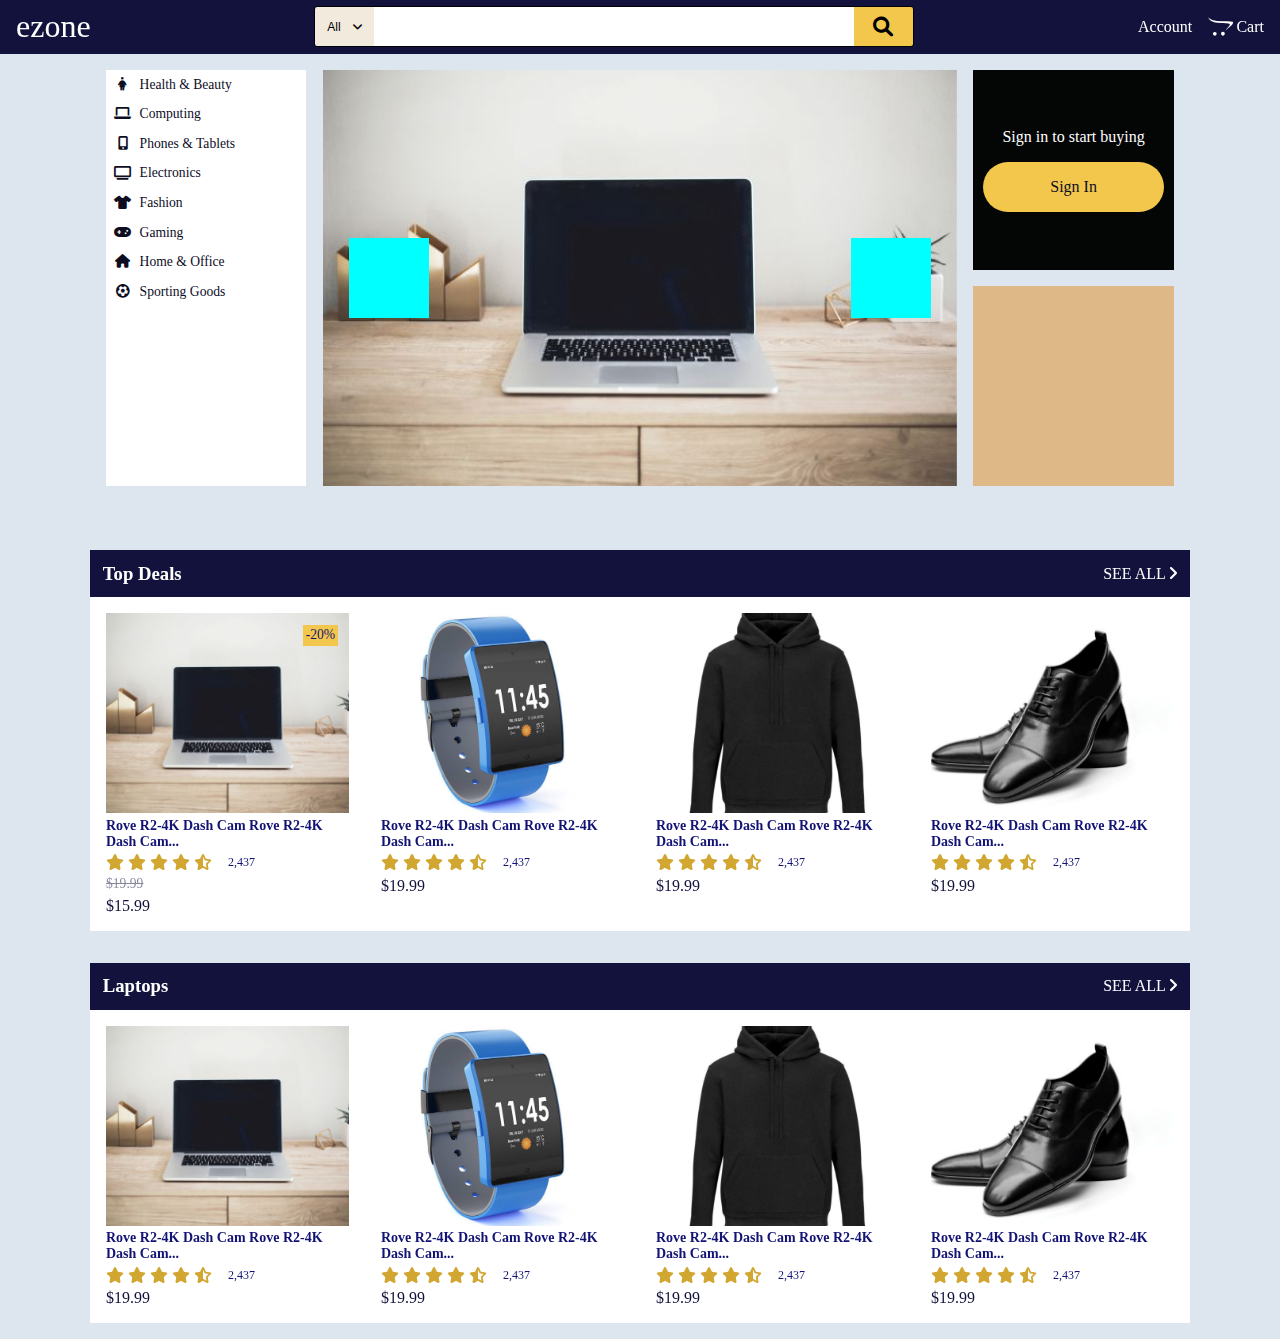
==== index.html @ 4f8007bd "initial commit" ====
<!DOCTYPE html>
<html lang="en">
<head>
    <meta charset="UTF-8">
    <meta http-equiv="X-UA-Compatible" content="IE=edge">
    <meta name="viewport" content="width=device-width, initial-scale=1.0">
    <title>Home Page</title>
    <link rel="icon" type="image/x-icon" href="/images/favicon.ico">
    <link rel="stylesheet" href="fontawesome-free-6.1.1-web/css/fontawesome.css">
    <link rel="stylesheet" href="fontawesome-free-6.1.1-web/css/brands.css">
    <link rel="stylesheet" href="fontawesome-free-6.1.1-web/css/solid.css">
    <link rel="stylesheet" href="fontawesome-free-6.1.1-web/css/v4-shims.css">
    <link rel="stylesheet" href="css/style.css">
</head>
<body>
    <div class="top-bar flex align-center">
        <a href="#" class="logo">ezone</a>
        
        <form class="search-form flex-no-gap">
            <button type="button" class="search-dropdown flex centered">
                <span>All</span>
                <i class="fa fa-angle-down"></i>
            </button>
            <input type="text" class="search-input">
            <button type="submit" class="search-submit-button flex centered">
                <i class="fa fa-search" style="font-size: 20px;"></i>
            </button>
        </form>

        <div class="link-group flex centered">
            <a href="#">Account</a>
            <a id= "cart" class="icon flex centered" style="--gap: .2em;" href="#">
                <i class="fa fa-shopping-cart fa-opencart" style="font-size: 20px;"></i>
                Cart
            </a>
        </div>

    </div>
    <div class="categories-filter-container" data-visible="false">
        <ul class="categories-filter-list">
            <li>Phone</li>
            <li>Clothing</li>
            <li>Computers</li>
            <li>Food</li>
            <li>Electronics and Gaming</li>
            <li>Food</li>
            <li>Electronics</li>
            <li>Food</li>
            <li>Electronics</li>
            <li>Food</li>
            <li>Electronics</li>
            <li>Food</li>
            <li>Electronics</li>
        </ul>
    </div>
    <div class="nav-toggle-bar">
        <button role="button" class="toggle-nav-button flex centered" data-nav-visible="false">
            <i class="fa fa-bars" style="color: white;"></i>
        </button>
    </div>
    <header style="z-index: 1000000;">
        <nav class="primary-navigation" data-visible="false">
            <ul>
                <li><a href="#"><i class="fa fa-female"></i>Health & Beauty</a></li>
                <li><a href="#"><i class="fa fa-laptop"></i>Computing</a></li>
                <li><a href="#"><i class="fa fa-mobile-phone"></i>Phones & Tablets</a></li>
                <li><a href="#"><i class="fa fa-tv"></i>Electronics</a></li>
                <li><a href="#"><i class="fa fa-shirt"></i>Fashion</a></li>
                <li><a href="#"><i class="fa fa-gamepad"></i>Gaming</a></li>
                <li><a href="#"><i class="fa fa-home"></i>Home & Office</a></li>
                <li><a href="#"><i class="fa fa-soccer-ball"></i>Sporting Goods</a></li>
            </ul>
        </nav>
        <div class="featured-box">
            <button type="button" class="carousel-button" id="next-button"></button>
            <button type="button" class="carousel-button" id="prev-button"></button>
            <div class="featured-image-container" id="featured-image-first">
                <img src="./L1.jpg" class="featured-image" alt="">
            </div>
            <div class="featured-image-container" id="featured-image-second">
                <img src="./s1.jpg" class="featured-image" alt="">
            </div>
            <div class="featured-image-container" id="featured-image-third">
                <img src="./sh2.jpg" class="featured-image" alt="">
            </div>
        </div>
        <div class="box box-one flex flex-column centered">
            <p>Sign in to start buying</p>
            <a href="#" class="button sign-in-button">
                Sign In
            </a>
        </div>
        <div class="box box-two"></div>
    </header>

    <main>
        <div class="items-wrapper">
            <div class="group group-header flex space-between align-center">
                <h3>Top Deals</h3>
                <a href="#">SEE ALL <i class="fa fa-angle-right"></i></a>
            </div>
            <div class="items-card-container">
                <a href="#" class="item-card discounted">
                    <p class="dicount-percentage">-20%</p>
                    <div class="image" style="height: 200px; background-color: grey;">
                        <img src="/L1.jpg" alt="">
                    </div>
                    <div class="info">
                        <h3 class="product-name">Rove R2-4K Dash Cam Rove R2-4K Dash Cam...</h3>
                        <div class="rating">
                            <div class="rating flex align-center">
                                <div class="star">
                                    <i class="fa fa-star"></i>
                                    <i class="fa fa-star"></i>
                                    <i class="fa fa-star"></i>
                                    <i class="fa fa-star"></i>
                                    <i class="fa fa-star-half-o" aria-hidden="true"></i>
                                </div>
                                <span class="num-reviews">2,437</span>
                            </div>
                            <p class="price original-price">$19.99</p>
                            <p class="price discounted-price">$15.99</p>
                        </div>
                    </div>
                </a>
                <a href="#" class="item-card">
                    <div class="image" style="height: 200px; background-color: grey;">
                        <img src="/w2.jpg" alt="">
                    </div>
                    <div class="info">
                        <h3 class="product-name">Rove R2-4K Dash Cam Rove R2-4K Dash Cam...</h3>
                        <div class="rating">
                            <div class="rating flex align-center">
                                <div class="star">
                                    <i class="fa fa-star"></i>
                                    <i class="fa fa-star"></i>
                                    <i class="fa fa-star"></i>
                                    <i class="fa fa-star"></i>
                                    <i class="fa fa-star-half-o" aria-hidden="true"></i>
                                </div>
                                <span class="num-reviews">2,437</span>
                            </div>
                            <p class="price">$19.99</p>
                        </div>
                    </div>
                </a>
                <a href="#" class="item-card">
                    <div class="image" style="height: 200px; background-color: grey;">
                        <img src="/s1.jpg" alt="">
                    </div>
                    <div class="info">
                        <h3 class="product-name">Rove R2-4K Dash Cam Rove R2-4K Dash Cam...</h3>
                        <div class="rating">
                            <div class="rating flex align-center">
                                <div class="star">
                                    <i class="fa fa-star"></i>
                                    <i class="fa fa-star"></i>
                                    <i class="fa fa-star"></i>
                                    <i class="fa fa-star"></i>
                                    <i class="fa fa-star-half-o" aria-hidden="true"></i>
                                </div>
                                <span class="num-reviews">2,437</span>
                            </div>
                            <p class="price">$19.99</p>
                        </div>
                    </div>
                </a>
                <a href="#" class="item-card">
                    <div class="image" style="height: 200px; background-color: grey;">
                        <img src="/sh2.jpg" alt="">
                    </div>
                    <div class="info">
                        <h3 class="product-name">Rove R2-4K Dash Cam Rove R2-4K Dash Cam...</h3>
                        <div class="rating">
                            <div class="rating flex align-center">
                                <div class="star">
                                    <i class="fa fa-star"></i>
                                    <i class="fa fa-star"></i>
                                    <i class="fa fa-star"></i>
                                    <i class="fa fa-star"></i>
                                    <i class="fa fa-star-half-o" aria-hidden="true"></i>
                                </div>
                                <span class="num-reviews">2,437</span>
                            </div>
                            <p class="price">$19.99</p>
                        </div>
                    </div>
                </a>
            </div>
            <div class="group group-footer flex justify-end">
                <a href="#" class="see-all-link-bottom flex">SEE ALL <i class="fa fa-angle-right"></i></a>
            </div>
        </div>
        <div class="items-wrapper">
            <div class="group group-header flex space-between align-center">
                <h3>Laptops</h3>
                <a href="#">SEE ALL <i class="fa fa-angle-right"></i></a>
            </div>
            <div class="items-card-container">
                <a href="#" class="item-card">
                    <div class="image" style="height: 200px; background-color: grey;">
                        <img src="/L1.jpg" alt="">
                    </div>
                    <div class="info">
                        <h3 class="product-name">Rove R2-4K Dash Cam Rove R2-4K Dash Cam...</h3>
                        <div class="rating">
                            <div class="rating flex align-center">
                                <div class="star">
                                    <i class="fa fa-star"></i>
                                    <i class="fa fa-star"></i>
                                    <i class="fa fa-star"></i>
                                    <i class="fa fa-star"></i>
                                    <i class="fa fa-star-half-o" aria-hidden="true"></i>
                                </div>
                                <span class="num-reviews">2,437</span>
                            </div>
                            <p class="price">$19.99</p>
                        </div>
                    </div>
                </a>
                <a href="#" class="item-card">
                    <div class="image" style="height: 200px; background-color: grey;">
                        <img src="/w2.jpg" alt="">
                    </div>
                    <div class="info">
                        <h3 class="product-name">Rove R2-4K Dash Cam Rove R2-4K Dash Cam...</h3>
                        <div class="rating">
                            <div class="rating flex align-center">
                                <div class="star">
                                    <i class="fa fa-star"></i>
                                    <i class="fa fa-star"></i>
                                    <i class="fa fa-star"></i>
                                    <i class="fa fa-star"></i>
                                    <i class="fa fa-star-half-o" aria-hidden="true"></i>
                                </div>
                                <span class="num-reviews">2,437</span>
                            </div>
                            <p class="price">$19.99</p>
                        </div>
                    </div>
                </a>
                <a href="#" class="item-card">
                    <div class="image" style="height: 200px; background-color: grey;">
                        <img src="/s1.jpg" alt="">
                    </div>
                    <div class="info">
                        <h3 class="product-name">Rove R2-4K Dash Cam Rove R2-4K Dash Cam...</h3>
                        <div class="rating">
                            <div class="rating flex align-center">
                                <div class="star">
                                    <i class="fa fa-star"></i>
                                    <i class="fa fa-star"></i>
                                    <i class="fa fa-star"></i>
                                    <i class="fa fa-star"></i>
                                    <i class="fa fa-star-half-o" aria-hidden="true"></i>
                                </div>
                                <span class="num-reviews">2,437</span>
                            </div>
                            <p class="price">$19.99</p>
                        </div>
                    </div>
                </a>
                <a href="#" class="item-card">
                    <div class="image" style="height: 200px; background-color: grey;">
                        <img src="/sh2.jpg" alt="">
                    </div>
                    <div class="info">
                        <h3 class="product-name">Rove R2-4K Dash Cam Rove R2-4K Dash Cam...</h3>
                        <div class="rating">
                            <div class="rating flex align-center">
                                <div class="star">
                                    <i class="fa fa-star"></i>
                                    <i class="fa fa-star"></i>
                                    <i class="fa fa-star"></i>
                                    <i class="fa fa-star"></i>
                                    <i class="fa fa-star-half-o" aria-hidden="true"></i>
                                </div>
                                <span class="num-reviews">2,437</span>
                            </div>
                            <p class="price">$19.99</p>
                        </div>
                    </div>
                </a>
            </div>
            <div class="group group-footer flex justify-end">
                <a href="#" class="see-all-link-bottom flex">SEE ALL <i class="fa fa-angle-right"></i></a>
            </div>
        </div>
    </main>

    <script src="js/nav.js"></script>
    <script src="js/nav-toggle.js"></script>
    <script src="js/carousel.js"></script>
</body>
</html>
---- fontawesome-free-6.1.1-web/css/brands.css ----
/*!
 * Font Awesome Free 6.1.1 by @fontawesome - https://fontawesome.com
 * License - https://fontawesome.com/license/free (Icons: CC BY 4.0, Fonts: SIL OFL 1.1, Code: MIT License)
 * Copyright 2022 Fonticons, Inc.
 */
:root, :host {
  --fa-font-brands: normal 400 1em/1 "Font Awesome 6 Brands"; }

@font-face {
  font-family: 'Font Awesome 6 Brands';
  font-style: normal;
  font-weight: 400;
  font-display: block;
  src: url("../webfonts/fa-brands-400.woff2") format("woff2"), url("../webfonts/fa-brands-400.ttf") format("truetype"); }

.fab,
.fa-brands {
  font-family: 'Font Awesome 6 Brands';
  font-weight: 400; }

.fa-42-group:before {
  content: "\e080"; }

.fa-innosoft:before {
  content: "\e080"; }

.fa-500px:before {
  content: "\f26e"; }

.fa-accessible-icon:before {
  content: "\f368"; }

.fa-accusoft:before {
  content: "\f369"; }

.fa-adn:before {
  content: "\f170"; }

.fa-adversal:before {
  content: "\f36a"; }

.fa-affiliatetheme:before {
  content: "\f36b"; }

.fa-airbnb:before {
  content: "\f834"; }

.fa-algolia:before {
  content: "\f36c"; }

.fa-alipay:before {
  content: "\f642"; }

.fa-amazon:before {
  content: "\f270"; }

.fa-amazon-pay:before {
  content: "\f42c"; }

.fa-amilia:before {
  content: "\f36d"; }

.fa-android:before {
  content: "\f17b"; }

.fa-angellist:before {
  content: "\f209"; }

.fa-angrycreative:before {
  content: "\f36e"; }

.fa-angular:before {
  content: "\f420"; }

.fa-app-store:before {
  content: "\f36f"; }

.fa-app-store-ios:before {
  content: "\f370"; }

.fa-apper:before {
  content: "\f371"; }

.fa-apple:before {
  content: "\f179"; }

.fa-apple-pay:before {
  content: "\f415"; }

.fa-artstation:before {
  content: "\f77a"; }

.fa-asymmetrik:before {
  content: "\f372"; }

.fa-atlassian:before {
  content: "\f77b"; }

.fa-audible:before {
  content: "\f373"; }

.fa-autoprefixer:before {
  content: "\f41c"; }

.fa-avianex:before {
  content: "\f374"; }

.fa-aviato:before {
  content: "\f421"; }

.fa-aws:before {
  content: "\f375"; }

.fa-bandcamp:before {
  content: "\f2d5"; }

.fa-battle-net:before {
  content: "\f835"; }

.fa-behance:before {
  content: "\f1b4"; }

.fa-behance-square:before {
  content: "\f1b5"; }

.fa-bilibili:before {
  content: "\e3d9"; }

.fa-bimobject:before {
  content: "\f378"; }

.fa-bitbucket:before {
  content: "\f171"; }

.fa-bitcoin:before {
  content: "\f379"; }

.fa-bity:before {
  content: "\f37a"; }

.fa-black-tie:before {
  content: "\f27e"; }

.fa-blackberry:before {
  content: "\f37b"; }

.fa-blogger:before {
  content: "\f37c"; }

.fa-blogger-b:before {
  content: "\f37d"; }

.fa-bluetooth:before {
  content: "\f293"; }

.fa-bluetooth-b:before {
  content: "\f294"; }

.fa-bootstrap:before {
  content: "\f836"; }

.fa-bots:before {
  content: "\e340"; }

.fa-btc:before {
  content: "\f15a"; }

.fa-buffer:before {
  content: "\f837"; }

.fa-buromobelexperte:before {
  content: "\f37f"; }

.fa-buy-n-large:before {
  content: "\f8a6"; }

.fa-buysellads:before {
  content: "\f20d"; }

.fa-canadian-maple-leaf:before {
  content: "\f785"; }

.fa-cc-amazon-pay:before {
  content: "\f42d"; }

.fa-cc-amex:before {
  content: "\f1f3"; }

.fa-cc-apple-pay:before {
  content: "\f416"; }

.fa-cc-diners-club:before {
  content: "\f24c"; }

.fa-cc-discover:before {
  content: "\f1f2"; }

.fa-cc-jcb:before {
  content: "\f24b"; }

.fa-cc-mastercard:before {
  content: "\f1f1"; }

.fa-cc-paypal:before {
  content: "\f1f4"; }

.fa-cc-stripe:before {
  content: "\f1f5"; }

.fa-cc-visa:before {
  content: "\f1f0"; }

.fa-centercode:before {
  content: "\f380"; }

.fa-centos:before {
  content: "\f789"; }

.fa-chrome:before {
  content: "\f268"; }

.fa-chromecast:before {
  content: "\f838"; }

.fa-cloudflare:before {
  content: "\e07d"; }

.fa-cloudscale:before {
  content: "\f383"; }

.fa-cloudsmith:before {
  content: "\f384"; }

.fa-cloudversify:before {
  content: "\f385"; }

.fa-cmplid:before {
  content: "\e360"; }

.fa-codepen:before {
  content: "\f1cb"; }

.fa-codiepie:before {
  content: "\f284"; }

.fa-confluence:before {
  content: "\f78d"; }

.fa-connectdevelop:before {
  content: "\f20e"; }

.fa-contao:before {
  content: "\f26d"; }

.fa-cotton-bureau:before {
  content: "\f89e"; }

.fa-cpanel:before {
  content: "\f388"; }

.fa-creative-commons:before {
  content: "\f25e"; }

.fa-creative-commons-by:before {
  content: "\f4e7"; }

.fa-creative-commons-nc:before {
  content: "\f4e8"; }

.fa-creative-commons-nc-eu:before {
  content: "\f4e9"; }

.fa-creative-commons-nc-jp:before {
  content: "\f4ea"; }

.fa-creative-commons-nd:before {
  content: "\f4eb"; }

.fa-creative-commons-pd:before {
  content: "\f4ec"; }

.fa-creative-commons-pd-alt:before {
  content: "\f4ed"; }

.fa-creative-commons-remix:before {
  content: "\f4ee"; }

.fa-creative-commons-sa:before {
  content: "\f4ef"; }

.fa-creative-commons-sampling:before {
  content: "\f4f0"; }

.fa-creative-commons-sampling-plus:before {
  content: "\f4f1"; }

.fa-creative-commons-share:before {
  content: "\f4f2"; }

.fa-creative-commons-zero:before {
  content: "\f4f3"; }

.fa-critical-role:before {
  content: "\f6c9"; }

.fa-css3:before {
  content: "\f13c"; }

.fa-css3-alt:before {
  content: "\f38b"; }

.fa-cuttlefish:before {
  content: "\f38c"; }

.fa-d-and-d:before {
  content: "\f38d"; }

.fa-d-and-d-beyond:before {
  content: "\f6ca"; }

.fa-dailymotion:before {
  content: "\e052"; }

.fa-dashcube:before {
  content: "\f210"; }

.fa-deezer:before {
  content: "\e077"; }

.fa-delicious:before {
  content: "\f1a5"; }

.fa-deploydog:before {
  content: "\f38e"; }

.fa-deskpro:before {
  content: "\f38f"; }

.fa-dev:before {
  content: "\f6cc"; }

.fa-deviantart:before {
  content: "\f1bd"; }

.fa-dhl:before {
  content: "\f790"; }

.fa-diaspora:before {
  content: "\f791"; }

.fa-digg:before {
  content: "\f1a6"; }

.fa-digital-ocean:before {
  content: "\f391"; }

.fa-discord:before {
  content: "\f392"; }

.fa-discourse:before {
  content: "\f393"; }

.fa-dochub:before {
  content: "\f394"; }

.fa-docker:before {
  content: "\f395"; }

.fa-draft2digital:before {
  content: "\f396"; }

.fa-dribbble:before {
  content: "\f17d"; }

.fa-dribbble-square:before {
  content: "\f397"; }

.fa-dropbox:before {
  content: "\f16b"; }

.fa-drupal:before {
  content: "\f1a9"; }

.fa-dyalog:before {
  content: "\f399"; }

.fa-earlybirds:before {
  content: "\f39a"; }

.fa-ebay:before {
  content: "\f4f4"; }

.fa-edge:before {
  content: "\f282"; }

.fa-edge-legacy:before {
  content: "\e078"; }

.fa-elementor:before {
  content: "\f430"; }

.fa-ello:before {
  content: "\f5f1"; }

.fa-ember:before {
  content: "\f423"; }

.fa-empire:before {
  content: "\f1d1"; }

.fa-envira:before {
  content: "\f299"; }

.fa-erlang:before {
  content: "\f39d"; }

.fa-ethereum:before {
  content: "\f42e"; }

.fa-etsy:before {
  content: "\f2d7"; }

.fa-evernote:before {
  content: "\f839"; }

.fa-expeditedssl:before {
  content: "\f23e"; }

.fa-facebook:before {
  content: "\f09a"; }

.fa-facebook-f:before {
  content: "\f39e"; }

.fa-facebook-messenger:before {
  content: "\f39f"; }

.fa-facebook-square:before {
  content: "\f082"; }

.fa-fantasy-flight-games:before {
  content: "\f6dc"; }

.fa-fedex:before {
  content: "\f797"; }

.fa-fedora:before {
  content: "\f798"; }

.fa-figma:before {
  content: "\f799"; }

.fa-firefox:before {
  content: "\f269"; }

.fa-firefox-browser:before {
  content: "\e007"; }

.fa-first-order:before {
  content: "\f2b0"; }

.fa-first-order-alt:before {
  content: "\f50a"; }

.fa-firstdraft:before {
  content: "\f3a1"; }

.fa-flickr:before {
  content: "\f16e"; }

.fa-flipboard:before {
  content: "\f44d"; }

.fa-fly:before {
  content: "\f417"; }

.fa-font-awesome:before {
  content: "\f2b4"; }

.fa-font-awesome-flag:before {
  content: "\f2b4"; }

.fa-font-awesome-logo-full:before {
  content: "\f2b4"; }

.fa-fonticons:before {
  content: "\f280"; }

.fa-fonticons-fi:before {
  content: "\f3a2"; }

.fa-fort-awesome:before {
  content: "\f286"; }

.fa-fort-awesome-alt:before {
  content: "\f3a3"; }

.fa-forumbee:before {
  content: "\f211"; }

.fa-foursquare:before {
  content: "\f180"; }

.fa-free-code-camp:before {
  content: "\f2c5"; }

.fa-freebsd:before {
  content: "\f3a4"; }

.fa-fulcrum:before {
  content: "\f50b"; }

.fa-galactic-republic:before {
  content: "\f50c"; }

.fa-galactic-senate:before {
  content: "\f50d"; }

.fa-get-pocket:before {
  content: "\f265"; }

.fa-gg:before {
  content: "\f260"; }

.fa-gg-circle:before {
  content: "\f261"; }

.fa-git:before {
  content: "\f1d3"; }

.fa-git-alt:before {
  content: "\f841"; }

.fa-git-square:before {
  content: "\f1d2"; }

.fa-github:before {
  content: "\f09b"; }

.fa-github-alt:before {
  content: "\f113"; }

.fa-github-square:before {
  content: "\f092"; }

.fa-gitkraken:before {
  content: "\f3a6"; }

.fa-gitlab:before {
  content: "\f296"; }

.fa-gitter:before {
  content: "\f426"; }

.fa-glide:before {
  content: "\f2a5"; }

.fa-glide-g:before {
  content: "\f2a6"; }

.fa-gofore:before {
  content: "\f3a7"; }

.fa-golang:before {
  content: "\e40f"; }

.fa-goodreads:before {
  content: "\f3a8"; }

.fa-goodreads-g:before {
  content: "\f3a9"; }

.fa-google:before {
  content: "\f1a0"; }

.fa-google-drive:before {
  content: "\f3aa"; }

.fa-google-pay:before {
  content: "\e079"; }

.fa-google-play:before {
  content: "\f3ab"; }

.fa-google-plus:before {
  content: "\f2b3"; }

.fa-google-plus-g:before {
  content: "\f0d5"; }

.fa-google-plus-square:before {
  content: "\f0d4"; }

.fa-google-wallet:before {
  content: "\f1ee"; }

.fa-gratipay:before {
  content: "\f184"; }

.fa-grav:before {
  content: "\f2d6"; }

.fa-gripfire:before {
  content: "\f3ac"; }

.fa-grunt:before {
  content: "\f3ad"; }

.fa-guilded:before {
  content: "\e07e"; }

.fa-gulp:before {
  content: "\f3ae"; }

.fa-hacker-news:before {
  content: "\f1d4"; }

.fa-hacker-news-square:before {
  content: "\f3af"; }

.fa-hackerrank:before {
  content: "\f5f7"; }

.fa-hashnode:before {
  content: "\e499"; }

.fa-hips:before {
  content: "\f452"; }

.fa-hire-a-helper:before {
  content: "\f3b0"; }

.fa-hive:before {
  content: "\e07f"; }

.fa-hooli:before {
  content: "\f427"; }

.fa-hornbill:before {
  content: "\f592"; }

.fa-hotjar:before {
  content: "\f3b1"; }

.fa-houzz:before {
  content: "\f27c"; }

.fa-html5:before {
  content: "\f13b"; }

.fa-hubspot:before {
  content: "\f3b2"; }

.fa-ideal:before {
  content: "\e013"; }

.fa-imdb:before {
  content: "\f2d8"; }

.fa-instagram:before {
  content: "\f16d"; }

.fa-instagram-square:before {
  content: "\e055"; }

.fa-instalod:before {
  content: "\e081"; }

.fa-intercom:before {
  content: "\f7af"; }

.fa-internet-explorer:before {
  content: "\f26b"; }

.fa-invision:before {
  content: "\f7b0"; }

.fa-ioxhost:before {
  content: "\f208"; }

.fa-itch-io:before {
  content: "\f83a"; }

.fa-itunes:before {
  content: "\f3b4"; }

.fa-itunes-note:before {
  content: "\f3b5"; }

.fa-java:before {
  content: "\f4e4"; }

.fa-jedi-order:before {
  content: "\f50e"; }

.fa-jenkins:before {
  content: "\f3b6"; }

.fa-jira:before {
  content: "\f7b1"; }

.fa-joget:before {
  content: "\f3b7"; }

.fa-joomla:before {
  content: "\f1aa"; }

.fa-js:before {
  content: "\f3b8"; }

.fa-js-square:before {
  content: "\f3b9"; }

.fa-jsfiddle:before {
  content: "\f1cc"; }

.fa-kaggle:before {
  content: "\f5fa"; }

.fa-keybase:before {
  content: "\f4f5"; }

.fa-keycdn:before {
  content: "\f3ba"; }

.fa-kickstarter:before {
  content: "\f3bb"; }

.fa-kickstarter-k:before {
  content: "\f3bc"; }

.fa-korvue:before {
  content: "\f42f"; }

.fa-laravel:before {
  content: "\f3bd"; }

.fa-lastfm:before {
  content: "\f202"; }

.fa-lastfm-square:before {
  content: "\f203"; }

.fa-leanpub:before {
  content: "\f212"; }

.fa-less:before {
  content: "\f41d"; }

.fa-line:before {
  content: "\f3c0"; }

.fa-linkedin:before {
  content: "\f08c"; }

.fa-linkedin-in:before {
  content: "\f0e1"; }

.fa-linode:before {
  content: "\f2b8"; }

.fa-linux:before {
  content: "\f17c"; }

.fa-lyft:before {
  content: "\f3c3"; }

.fa-magento:before {
  content: "\f3c4"; }

.fa-mailchimp:before {
  content: "\f59e"; }

.fa-mandalorian:before {
  content: "\f50f"; }

.fa-markdown:before {
  content: "\f60f"; }

.fa-mastodon:before {
  content: "\f4f6"; }

.fa-maxcdn:before {
  content: "\f136"; }

.fa-mdb:before {
  content: "\f8ca"; }

.fa-medapps:before {
  content: "\f3c6"; }

.fa-medium:before {
  content: "\f23a"; }

.fa-medium-m:before {
  content: "\f23a"; }

.fa-medrt:before {
  content: "\f3c8"; }

.fa-meetup:before {
  content: "\f2e0"; }

.fa-megaport:before {
  content: "\f5a3"; }

.fa-mendeley:before {
  content: "\f7b3"; }

.fa-microblog:before {
  content: "\e01a"; }

.fa-microsoft:before {
  content: "\f3ca"; }

.fa-mix:before {
  content: "\f3cb"; }

.fa-mixcloud:before {
  content: "\f289"; }

.fa-mixer:before {
  content: "\e056"; }

.fa-mizuni:before {
  content: "\f3cc"; }

.fa-modx:before {
  content: "\f285"; }

.fa-monero:before {
  content: "\f3d0"; }

.fa-napster:before {
  content: "\f3d2"; }

.fa-neos:before {
  content: "\f612"; }

.fa-nfc-directional:before {
  content: "\e530"; }

.fa-nfc-symbol:before {
  content: "\e531"; }

.fa-nimblr:before {
  content: "\f5a8"; }

.fa-node:before {
  content: "\f419"; }

.fa-node-js:before {
  content: "\f3d3"; }

.fa-npm:before {
  content: "\f3d4"; }

.fa-ns8:before {
  content: "\f3d5"; }

.fa-nutritionix:before {
  content: "\f3d6"; }

.fa-octopus-deploy:before {
  content: "\e082"; }

.fa-odnoklassniki:before {
  content: "\f263"; }

.fa-odnoklassniki-square:before {
  content: "\f264"; }

.fa-old-republic:before {
  content: "\f510"; }

.fa-opencart:before {
  content: "\f23d"; }

.fa-openid:before {
  content: "\f19b"; }

.fa-opera:before {
  content: "\f26a"; }

.fa-optin-monster:before {
  content: "\f23c"; }

.fa-orcid:before {
  content: "\f8d2"; }

.fa-osi:before {
  content: "\f41a"; }

.fa-padlet:before {
  content: "\e4a0"; }

.fa-page4:before {
  content: "\f3d7"; }

.fa-pagelines:before {
  content: "\f18c"; }

.fa-palfed:before {
  content: "\f3d8"; }

.fa-patreon:before {
  content: "\f3d9"; }

.fa-paypal:before {
  content: "\f1ed"; }

.fa-perbyte:before {
  content: "\e083"; }

.fa-periscope:before {
  content: "\f3da"; }

.fa-phabricator:before {
  content: "\f3db"; }

.fa-phoenix-framework:before {
  content: "\f3dc"; }

.fa-phoenix-squadron:before {
  content: "\f511"; }

.fa-php:before {
  content: "\f457"; }

.fa-pied-piper:before {
  content: "\f2ae"; }

.fa-pied-piper-alt:before {
  content: "\f1a8"; }

.fa-pied-piper-hat:before {
  content: "\f4e5"; }

.fa-pied-piper-pp:before {
  content: "\f1a7"; }

.fa-pied-piper-square:before {
  content: "\e01e"; }

.fa-pinterest:before {
  content: "\f0d2"; }

.fa-pinterest-p:before {
  content: "\f231"; }

.fa-pinterest-square:before {
  content: "\f0d3"; }

.fa-pix:before {
  content: "\e43a"; }

.fa-playstation:before {
  content: "\f3df"; }

.fa-product-hunt:before {
  content: "\f288"; }

.fa-pushed:before {
  content: "\f3e1"; }

.fa-python:before {
  content: "\f3e2"; }

.fa-qq:before {
  content: "\f1d6"; }

.fa-quinscape:before {
  content: "\f459"; }

.fa-quora:before {
  content: "\f2c4"; }

.fa-r-project:before {
  content: "\f4f7"; }

.fa-raspberry-pi:before {
  content: "\f7bb"; }

.fa-ravelry:before {
  content: "\f2d9"; }

.fa-react:before {
  content: "\f41b"; }

.fa-reacteurope:before {
  content: "\f75d"; }

.fa-readme:before {
  content: "\f4d5"; }

.fa-rebel:before {
  content: "\f1d0"; }

.fa-red-river:before {
  content: "\f3e3"; }

.fa-reddit:before {
  content: "\f1a1"; }

.fa-reddit-alien:before {
  content: "\f281"; }

.fa-reddit-square:before {
  content: "\f1a2"; }

.fa-redhat:before {
  content: "\f7bc"; }

.fa-renren:before {
  content: "\f18b"; }

.fa-replyd:before {
  content: "\f3e6"; }

.fa-researchgate:before {
  content: "\f4f8"; }

.fa-resolving:before {
  content: "\f3e7"; }

.fa-rev:before {
  content: "\f5b2"; }

.fa-rocketchat:before {
  content: "\f3e8"; }

.fa-rockrms:before {
  content: "\f3e9"; }

.fa-rust:before {
  content: "\e07a"; }

.fa-safari:before {
  content: "\f267"; }

.fa-salesforce:before {
  content: "\f83b"; }

.fa-sass:before {
  content: "\f41e"; }

.fa-schlix:before {
  content: "\f3ea"; }

.fa-screenpal:before {
  content: "\e570"; }

.fa-scribd:before {
  content: "\f28a"; }

.fa-searchengin:before {
  content: "\f3eb"; }

.fa-sellcast:before {
  content: "\f2da"; }

.fa-sellsy:before {
  content: "\f213"; }

.fa-servicestack:before {
  content: "\f3ec"; }

.fa-shirtsinbulk:before {
  content: "\f214"; }

.fa-shopify:before {
  content: "\e057"; }

.fa-shopware:before {
  content: "\f5b5"; }

.fa-simplybuilt:before {
  content: "\f215"; }

.fa-sistrix:before {
  content: "\f3ee"; }

.fa-sith:before {
  content: "\f512"; }

.fa-sitrox:before {
  content: "\e44a"; }

.fa-sketch:before {
  content: "\f7c6"; }

.fa-skyatlas:before {
  content: "\f216"; }

.fa-skype:before {
  content: "\f17e"; }

.fa-slack:before {
  content: "\f198"; }

.fa-slack-hash:before {
  content: "\f198"; }

.fa-slideshare:before {
  content: "\f1e7"; }

.fa-snapchat:before {
  content: "\f2ab"; }

.fa-snapchat-ghost:before {
  content: "\f2ab"; }

.fa-snapchat-square:before {
  content: "\f2ad"; }

.fa-soundcloud:before {
  content: "\f1be"; }

.fa-sourcetree:before {
  content: "\f7d3"; }

.fa-speakap:before {
  content: "\f3f3"; }

.fa-speaker-deck:before {
  content: "\f83c"; }

.fa-spotify:before {
  content: "\f1bc"; }

.fa-square-font-awesome:before {
  content: "\f425"; }

.fa-square-font-awesome-stroke:before {
  content: "\f35c"; }

.fa-font-awesome-alt:before {
  content: "\f35c"; }

.fa-squarespace:before {
  content: "\f5be"; }

.fa-stack-exchange:before {
  content: "\f18d"; }

.fa-stack-overflow:before {
  content: "\f16c"; }

.fa-stackpath:before {
  content: "\f842"; }

.fa-staylinked:before {
  content: "\f3f5"; }

.fa-steam:before {
  content: "\f1b6"; }

.fa-steam-square:before {
  content: "\f1b7"; }

.fa-steam-symbol:before {
  content: "\f3f6"; }

.fa-sticker-mule:before {
  content: "\f3f7"; }

.fa-strava:before {
  content: "\f428"; }

.fa-stripe:before {
  content: "\f429"; }

.fa-stripe-s:before {
  content: "\f42a"; }

.fa-studiovinari:before {
  content: "\f3f8"; }

.fa-stumbleupon:before {
  content: "\f1a4"; }

.fa-stumbleupon-circle:before {
  content: "\f1a3"; }

.fa-superpowers:before {
  content: "\f2dd"; }

.fa-supple:before {
  content: "\f3f9"; }

.fa-suse:before {
  content: "\f7d6"; }

.fa-swift:before {
  content: "\f8e1"; }

.fa-symfony:before {
  content: "\f83d"; }

.fa-teamspeak:before {
  content: "\f4f9"; }

.fa-telegram:before {
  content: "\f2c6"; }

.fa-telegram-plane:before {
  content: "\f2c6"; }

.fa-tencent-weibo:before {
  content: "\f1d5"; }

.fa-the-red-yeti:before {
  content: "\f69d"; }

.fa-themeco:before {
  content: "\f5c6"; }

.fa-themeisle:before {
  content: "\f2b2"; }

.fa-think-peaks:before {
  content: "\f731"; }

.fa-tiktok:before {
  content: "\e07b"; }

.fa-trade-federation:before {
  content: "\f513"; }

.fa-trello:before {
  content: "\f181"; }

.fa-tumblr:before {
  content: "\f173"; }

.fa-tumblr-square:before {
  content: "\f174"; }

.fa-twitch:before {
  content: "\f1e8"; }

.fa-twitter:before {
  content: "\f099"; }

.fa-twitter-square:before {
  content: "\f081"; }

.fa-typo3:before {
  content: "\f42b"; }

.fa-uber:before {
  content: "\f402"; }

.fa-ubuntu:before {
  content: "\f7df"; }

.fa-uikit:before {
  content: "\f403"; }

.fa-umbraco:before {
  content: "\f8e8"; }

.fa-uncharted:before {
  content: "\e084"; }

.fa-uniregistry:before {
  content: "\f404"; }

.fa-unity:before {
  content: "\e049"; }

.fa-unsplash:before {
  content: "\e07c"; }

.fa-untappd:before {
  content: "\f405"; }

.fa-ups:before {
  content: "\f7e0"; }

.fa-usb:before {
  content: "\f287"; }

.fa-usps:before {
  content: "\f7e1"; }

.fa-ussunnah:before {
  content: "\f407"; }

.fa-vaadin:before {
  content: "\f408"; }

.fa-viacoin:before {
  content: "\f237"; }

.fa-viadeo:before {
  content: "\f2a9"; }

.fa-viadeo-square:before {
  content: "\f2aa"; }

.fa-viber:before {
  content: "\f409"; }

.fa-vimeo:before {
  content: "\f40a"; }

.fa-vimeo-square:before {
  content: "\f194"; }

.fa-vimeo-v:before {
  content: "\f27d"; }

.fa-vine:before {
  content: "\f1ca"; }

.fa-vk:before {
  content: "\f189"; }

.fa-vnv:before {
  content: "\f40b"; }

.fa-vuejs:before {
  content: "\f41f"; }

.fa-watchman-monitoring:before {
  content: "\e087"; }

.fa-waze:before {
  content: "\f83f"; }

.fa-weebly:before {
  content: "\f5cc"; }

.fa-weibo:before {
  content: "\f18a"; }

.fa-weixin:before {
  content: "\f1d7"; }

.fa-whatsapp:before {
  content: "\f232"; }

.fa-whatsapp-square:before {
  content: "\f40c"; }

.fa-whmcs:before {
  content: "\f40d"; }

.fa-wikipedia-w:before {
  content: "\f266"; }

.fa-windows:before {
  content: "\f17a"; }

.fa-wirsindhandwerk:before {
  content: "\e2d0"; }

.fa-wsh:before {
  content: "\e2d0"; }

.fa-wix:before {
  content: "\f5cf"; }

.fa-wizards-of-the-coast:before {
  content: "\f730"; }

.fa-wodu:before {
  content: "\e088"; }

.fa-wolf-pack-battalion:before {
  content: "\f514"; }

.fa-wordpress:before {
  content: "\f19a"; }

.fa-wordpress-simple:before {
  content: "\f411"; }

.fa-wpbeginner:before {
  content: "\f297"; }

.fa-wpexplorer:before {
  content: "\f2de"; }

.fa-wpforms:before {
  content: "\f298"; }

.fa-wpressr:before {
  content: "\f3e4"; }

.fa-xbox:before {
  content: "\f412"; }

.fa-xing:before {
  content: "\f168"; }

.fa-xing-square:before {
  content: "\f169"; }

.fa-y-combinator:before {
  content: "\f23b"; }

.fa-yahoo:before {
  content: "\f19e"; }

.fa-yammer:before {
  content: "\f840"; }

.fa-yandex:before {
  content: "\f413"; }

.fa-yandex-international:before {
  content: "\f414"; }

.fa-yarn:before {
  content: "\f7e3"; }

.fa-yelp:before {
  content: "\f1e9"; }

.fa-yoast:before {
  content: "\f2b1"; }

.fa-youtube:before {
  content: "\f167"; }

.fa-youtube-square:before {
  content: "\f431"; }

.fa-zhihu:before {
  content: "\f63f"; }
---- fontawesome-free-6.1.1-web/css/solid.css ----
/*!
 * Font Awesome Free 6.1.1 by @fontawesome - https://fontawesome.com
 * License - https://fontawesome.com/license/free (Icons: CC BY 4.0, Fonts: SIL OFL 1.1, Code: MIT License)
 * Copyright 2022 Fonticons, Inc.
 */
:root, :host {
  --fa-font-solid: normal 900 1em/1 "Font Awesome 6 Free"; }

@font-face {
  font-family: 'Font Awesome 6 Free';
  font-style: normal;
  font-weight: 900;
  font-display: block;
  src: url("../webfonts/fa-solid-900.woff2") format("woff2"), url("../webfonts/fa-solid-900.ttf") format("truetype"); }

.fas,
.fa-solid {
  font-family: 'Font Awesome 6 Free';
  font-weight: 900; }
---- fontawesome-free-6.1.1-web/css/v4-shims.css ----
/*!
 * Font Awesome Free 6.1.1 by @fontawesome - https://fontawesome.com
 * License - https://fontawesome.com/license/free (Icons: CC BY 4.0, Fonts: SIL OFL 1.1, Code: MIT License)
 * Copyright 2022 Fonticons, Inc.
 */
.fa.fa-glass:before {
  content: "\f000"; }

.fa.fa-envelope-o {
  font-family: 'Font Awesome 6 Free';
  font-weight: 400; }

.fa.fa-envelope-o:before {
  content: "\f0e0"; }

.fa.fa-star-o {
  font-family: 'Font Awesome 6 Free';
  font-weight: 400; }

.fa.fa-star-o:before {
  content: "\f005"; }

.fa.fa-remove:before {
  content: "\f00d"; }

.fa.fa-close:before {
  content: "\f00d"; }

.fa.fa-gear:before {
  content: "\f013"; }

.fa.fa-trash-o {
  font-family: 'Font Awesome 6 Free';
  font-weight: 400; }

.fa.fa-trash-o:before {
  content: "\f2ed"; }

.fa.fa-home:before {
  content: "\f015"; }

.fa.fa-file-o {
  font-family: 'Font Awesome 6 Free';
  font-weight: 400; }

.fa.fa-file-o:before {
  content: "\f15b"; }

.fa.fa-clock-o {
  font-family: 'Font Awesome 6 Free';
  font-weight: 400; }

.fa.fa-clock-o:before {
  content: "\f017"; }

.fa.fa-arrow-circle-o-down {
  font-family: 'Font Awesome 6 Free';
  font-weight: 400; }

.fa.fa-arrow-circle-o-down:before {
  content: "\f358"; }

.fa.fa-arrow-circle-o-up {
  font-family: 'Font Awesome 6 Free';
  font-weight: 400; }

.fa.fa-arrow-circle-o-up:before {
  content: "\f35b"; }

.fa.fa-play-circle-o {
  font-family: 'Font Awesome 6 Free';
  font-weight: 400; }

.fa.fa-play-circle-o:before {
  content: "\f144"; }

.fa.fa-repeat:before {
  content: "\f01e"; }

.fa.fa-rotate-right:before {
  content: "\f01e"; }

.fa.fa-refresh:before {
  content: "\f021"; }

.fa.fa-list-alt {
  font-family: 'Font Awesome 6 Free';
  font-weight: 400; }

.fa.fa-list-alt:before {
  content: "\f022"; }

.fa.fa-dedent:before {
  content: "\f03b"; }

.fa.fa-video-camera:before {
  content: "\f03d"; }

.fa.fa-picture-o {
  font-family: 'Font Awesome 6 Free';
  font-weight: 400; }

.fa.fa-picture-o:before {
  content: "\f03e"; }

.fa.fa-photo {
  font-family: 'Font Awesome 6 Free';
  font-weight: 400; }

.fa.fa-photo:before {
  content: "\f03e"; }

.fa.fa-image {
  font-family: 'Font Awesome 6 Free';
  font-weight: 400; }

.fa.fa-image:before {
  content: "\f03e"; }

.fa.fa-map-marker:before {
  content: "\f3c5"; }

.fa.fa-pencil-square-o {
  font-family: 'Font Awesome 6 Free';
  font-weight: 400; }

.fa.fa-pencil-square-o:before {
  content: "\f044"; }

.fa.fa-edit {
  font-family: 'Font Awesome 6 Free';
  font-weight: 400; }

.fa.fa-edit:before {
  content: "\f044"; }

.fa.fa-share-square-o:before {
  content: "\f14d"; }

.fa.fa-check-square-o {
  font-family: 'Font Awesome 6 Free';
  font-weight: 400; }

.fa.fa-check-square-o:before {
  content: "\f14a"; }

.fa.fa-arrows:before {
  content: "\f0b2"; }

.fa.fa-times-circle-o {
  font-family: 'Font Awesome 6 Free';
  font-weight: 400; }

.fa.fa-times-circle-o:before {
  content: "\f057"; }

.fa.fa-check-circle-o {
  font-family: 'Font Awesome 6 Free';
  font-weight: 400; }

.fa.fa-check-circle-o:before {
  content: "\f058"; }

.fa.fa-mail-forward:before {
  content: "\f064"; }

.fa.fa-expand:before {
  content: "\f424"; }

.fa.fa-compress:before {
  content: "\f422"; }

.fa.fa-eye {
  font-family: 'Font Awesome 6 Free';
  font-weight: 400; }

.fa.fa-eye-slash {
  font-family: 'Font Awesome 6 Free';
  font-weight: 400; }

.fa.fa-warning:before {
  content: "\f071"; }

.fa.fa-calendar:before {
  content: "\f073"; }

.fa.fa-arrows-v:before {
  content: "\f338"; }

.fa.fa-arrows-h:before {
  content: "\f337"; }

.fa.fa-bar-chart:before {
  content: "\e0e3"; }

.fa.fa-bar-chart-o:before {
  content: "\e0e3"; }

.fa.fa-twitter-square {
  font-family: 'Font Awesome 6 Brands';
  font-weight: 400; }

.fa.fa-facebook-square {
  font-family: 'Font Awesome 6 Brands';
  font-weight: 400; }

.fa.fa-gears:before {
  content: "\f085"; }

.fa.fa-thumbs-o-up {
  font-family: 'Font Awesome 6 Free';
  font-weight: 400; }

.fa.fa-thumbs-o-up:before {
  content: "\f164"; }

.fa.fa-thumbs-o-down {
  font-family: 'Font Awesome 6 Free';
  font-weight: 400; }

.fa.fa-thumbs-o-down:before {
  content: "\f165"; }

.fa.fa-heart-o {
  font-family: 'Font Awesome 6 Free';
  font-weight: 400; }

.fa.fa-heart-o:before {
  content: "\f004"; }

.fa.fa-sign-out:before {
  content: "\f2f5"; }

.fa.fa-linkedin-square {
  font-family: 'Font Awesome 6 Brands';
  font-weight: 400; }

.fa.fa-linkedin-square:before {
  content: "\f08c"; }

.fa.fa-thumb-tack:before {
  content: "\f08d"; }

.fa.fa-external-link:before {
  content: "\f35d"; }

.fa.fa-sign-in:before {
  content: "\f2f6"; }

.fa.fa-github-square {
  font-family: 'Font Awesome 6 Brands';
  font-weight: 400; }

.fa.fa-lemon-o {
  font-family: 'Font Awesome 6 Free';
  font-weight: 400; }

.fa.fa-lemon-o:before {
  content: "\f094"; }

.fa.fa-square-o {
  font-family: 'Font Awesome 6 Free';
  font-weight: 400; }

.fa.fa-square-o:before {
  content: "\f0c8"; }

.fa.fa-bookmark-o {
  font-family: 'Font Awesome 6 Free';
  font-weight: 400; }

.fa.fa-bookmark-o:before {
  content: "\f02e"; }

.fa.fa-twitter {
  font-family: 'Font Awesome 6 Brands';
  font-weight: 400; }

.fa.fa-facebook {
  font-family: 'Font Awesome 6 Brands';
  font-weight: 400; }

.fa.fa-facebook:before {
  content: "\f39e"; }

.fa.fa-facebook-f {
  font-family: 'Font Awesome 6 Brands';
  font-weight: 400; }

.fa.fa-facebook-f:before {
  content: "\f39e"; }

.fa.fa-github {
  font-family: 'Font Awesome 6 Brands';
  font-weight: 400; }

.fa.fa-credit-card {
  font-family: 'Font Awesome 6 Free';
  font-weight: 400; }

.fa.fa-feed:before {
  content: "\f09e"; }

.fa.fa-hdd-o {
  font-family: 'Font Awesome 6 Free';
  font-weight: 400; }

.fa.fa-hdd-o:before {
  content: "\f0a0"; }

.fa.fa-hand-o-right {
  font-family: 'Font Awesome 6 Free';
  font-weight: 400; }

.fa.fa-hand-o-right:before {
  content: "\f0a4"; }

.fa.fa-hand-o-left {
  font-family: 'Font Awesome 6 Free';
  font-weight: 400; }

.fa.fa-hand-o-left:before {
  content: "\f0a5"; }

.fa.fa-hand-o-up {
  font-family: 'Font Awesome 6 Free';
  font-weight: 400; }

.fa.fa-hand-o-up:before {
  content: "\f0a6"; }

.fa.fa-hand-o-down {
  font-family: 'Font Awesome 6 Free';
  font-weight: 400; }

.fa.fa-hand-o-down:before {
  content: "\f0a7"; }

.fa.fa-globe:before {
  content: "\f57d"; }

.fa.fa-tasks:before {
  content: "\f828"; }

.fa.fa-arrows-alt:before {
  content: "\f31e"; }

.fa.fa-group:before {
  content: "\f0c0"; }

.fa.fa-chain:before {
  content: "\f0c1"; }

.fa.fa-cut:before {
  content: "\f0c4"; }

.fa.fa-files-o {
  font-family: 'Font Awesome 6 Free';
  font-weight: 400; }

.fa.fa-files-o:before {
  content: "\f0c5"; }

.fa.fa-floppy-o {
  font-family: 'Font Awesome 6 Free';
  font-weight: 400; }

.fa.fa-floppy-o:before {
  content: "\f0c7"; }

.fa.fa-save {
  font-family: 'Font Awesome 6 Free';
  font-weight: 400; }

.fa.fa-save:before {
  content: "\f0c7"; }

.fa.fa-navicon:before {
  content: "\f0c9"; }

.fa.fa-reorder:before {
  content: "\f0c9"; }

.fa.fa-magic:before {
  content: "\e2ca"; }

.fa.fa-pinterest {
  font-family: 'Font Awesome 6 Brands';
  font-weight: 400; }

.fa.fa-pinterest-square {
  font-family: 'Font Awesome 6 Brands';
  font-weight: 400; }

.fa.fa-google-plus-square {
  font-family: 'Font Awesome 6 Brands';
  font-weight: 400; }

.fa.fa-google-plus {
  font-family: 'Font Awesome 6 Brands';
  font-weight: 400; }

.fa.fa-google-plus:before {
  content: "\f0d5"; }

.fa.fa-money:before {
  content: "\f3d1"; }

.fa.fa-unsorted:before {
  content: "\f0dc"; }

.fa.fa-sort-desc:before {
  content: "\f0dd"; }

.fa.fa-sort-asc:before {
  content: "\f0de"; }

.fa.fa-linkedin {
  font-family: 'Font Awesome 6 Brands';
  font-weight: 400; }

.fa.fa-linkedin:before {
  content: "\f0e1"; }

.fa.fa-rotate-left:before {
  content: "\f0e2"; }

.fa.fa-legal:before {
  content: "\f0e3"; }

.fa.fa-tachometer:before {
  content: "\f625"; }

.fa.fa-dashboard:before {
  content: "\f625"; }

.fa.fa-comment-o {
  font-family: 'Font Awesome 6 Free';
  font-weight: 400; }

.fa.fa-comment-o:before {
  content: "\f075"; }

.fa.fa-comments-o {
  font-family: 'Font Awesome 6 Free';
  font-weight: 400; }

.fa.fa-comments-o:before {
  content: "\f086"; }

.fa.fa-flash:before {
  content: "\f0e7"; }

.fa.fa-clipboard:before {
  content: "\f0ea"; }

.fa.fa-lightbulb-o {
  font-family: 'Font Awesome 6 Free';
  font-weight: 400; }

.fa.fa-lightbulb-o:before {
  content: "\f0eb"; }

.fa.fa-exchange:before {
  content: "\f362"; }

.fa.fa-cloud-download:before {
  content: "\f0ed"; }

.fa.fa-cloud-upload:before {
  content: "\f0ee"; }

.fa.fa-bell-o {
  font-family: 'Font Awesome 6 Free';
  font-weight: 400; }

.fa.fa-bell-o:before {
  content: "\f0f3"; }

.fa.fa-cutlery:before {
  content: "\f2e7"; }

.fa.fa-file-text-o {
  font-family: 'Font Awesome 6 Free';
  font-weight: 400; }

.fa.fa-file-text-o:before {
  content: "\f15c"; }

.fa.fa-building-o {
  font-family: 'Font Awesome 6 Free';
  font-weight: 400; }

.fa.fa-building-o:before {
  content: "\f1ad"; }

.fa.fa-hospital-o {
  font-family: 'Font Awesome 6 Free';
  font-weight: 400; }

.fa.fa-hospital-o:before {
  content: "\f0f8"; }

.fa.fa-tablet:before {
  content: "\f3fa"; }

.fa.fa-mobile:before {
  content: "\f3cd"; }

.fa.fa-mobile-phone:before {
  content: "\f3cd"; }

.fa.fa-circle-o {
  font-family: 'Font Awesome 6 Free';
  font-weight: 400; }

.fa.fa-circle-o:before {
  content: "\f111"; }

.fa.fa-mail-reply:before {
  content: "\f3e5"; }

.fa.fa-github-alt {
  font-family: 'Font Awesome 6 Brands';
  font-weight: 400; }

.fa.fa-folder-o {
  font-family: 'Font Awesome 6 Free';
  font-weight: 400; }

.fa.fa-folder-o:before {
  content: "\f07b"; }

.fa.fa-folder-open-o {
  font-family: 'Font Awesome 6 Free';
  font-weight: 400; }

.fa.fa-folder-open-o:before {
  content: "\f07c"; }

.fa.fa-smile-o {
  font-family: 'Font Awesome 6 Free';
  font-weight: 400; }

.fa.fa-smile-o:before {
  content: "\f118"; }

.fa.fa-frown-o {
  font-family: 'Font Awesome 6 Free';
  font-weight: 400; }

.fa.fa-frown-o:before {
  content: "\f119"; }

.fa.fa-meh-o {
  font-family: 'Font Awesome 6 Free';
  font-weight: 400; }

.fa.fa-meh-o:before {
  content: "\f11a"; }

.fa.fa-keyboard-o {
  font-family: 'Font Awesome 6 Free';
  font-weight: 400; }

.fa.fa-keyboard-o:before {
  content: "\f11c"; }

.fa.fa-flag-o {
  font-family: 'Font Awesome 6 Free';
  font-weight: 400; }

.fa.fa-flag-o:before {
  content: "\f024"; }

.fa.fa-mail-reply-all:before {
  content: "\f122"; }

.fa.fa-star-half-o {
  font-family: 'Font Awesome 6 Free';
  font-weight: 400; }

.fa.fa-star-half-o:before {
  content: "\f5c0"; }

.fa.fa-star-half-empty {
  font-family: 'Font Awesome 6 Free';
  font-weight: 400; }

.fa.fa-star-half-empty:before {
  content: "\f5c0"; }

.fa.fa-star-half-full {
  font-family: 'Font Awesome 6 Free';
  font-weight: 400; }

.fa.fa-star-half-full:before {
  content: "\f5c0"; }

.fa.fa-code-fork:before {
  content: "\f126"; }

.fa.fa-chain-broken:before {
  content: "\f127"; }

.fa.fa-unlink:before {
  content: "\f127"; }

.fa.fa-calendar-o {
  font-family: 'Font Awesome 6 Free';
  font-weight: 400; }

.fa.fa-calendar-o:before {
  content: "\f133"; }

.fa.fa-maxcdn {
  font-family: 'Font Awesome 6 Brands';
  font-weight: 400; }

.fa.fa-html5 {
  font-family: 'Font Awesome 6 Brands';
  font-weight: 400; }

.fa.fa-css3 {
  font-family: 'Font Awesome 6 Brands';
  font-weight: 400; }

.fa.fa-unlock-alt:before {
  content: "\f09c"; }

.fa.fa-minus-square-o {
  font-family: 'Font Awesome 6 Free';
  font-weight: 400; }

.fa.fa-minus-square-o:before {
  content: "\f146"; }

.fa.fa-level-up:before {
  content: "\f3bf"; }

.fa.fa-level-down:before {
  content: "\f3be"; }

.fa.fa-pencil-square:before {
  content: "\f14b"; }

.fa.fa-external-link-square:before {
  content: "\f360"; }

.fa.fa-compass {
  font-family: 'Font Awesome 6 Free';
  font-weight: 400; }

.fa.fa-caret-square-o-down {
  font-family: 'Font Awesome 6 Free';
  font-weight: 400; }

.fa.fa-caret-square-o-down:before {
  content: "\f150"; }

.fa.fa-toggle-down {
  font-family: 'Font Awesome 6 Free';
  font-weight: 400; }

.fa.fa-toggle-down:before {
  content: "\f150"; }

.fa.fa-caret-square-o-up {
  font-family: 'Font Awesome 6 Free';
  font-weight: 400; }

.fa.fa-caret-square-o-up:before {
  content: "\f151"; }

.fa.fa-toggle-up {
  font-family: 'Font Awesome 6 Free';
  font-weight: 400; }

.fa.fa-toggle-up:before {
  content: "\f151"; }

.fa.fa-caret-square-o-right {
  font-family: 'Font Awesome 6 Free';
  font-weight: 400; }

.fa.fa-caret-square-o-right:before {
  content: "\f152"; }

.fa.fa-toggle-right {
  font-family: 'Font Awesome 6 Free';
  font-weight: 400; }

.fa.fa-toggle-right:before {
  content: "\f152"; }

.fa.fa-eur:before {
  content: "\f153"; }

.fa.fa-euro:before {
  content: "\f153"; }

.fa.fa-gbp:before {
  content: "\f154"; }

.fa.fa-usd:before {
  content: "\24"; }

.fa.fa-dollar:before {
  content: "\24"; }

.fa.fa-inr:before {
  content: "\e1bc"; }

.fa.fa-rupee:before {
  content: "\e1bc"; }

.fa.fa-jpy:before {
  content: "\f157"; }

.fa.fa-cny:before {
  content: "\f157"; }

.fa.fa-rmb:before {
  content: "\f157"; }

.fa.fa-yen:before {
  content: "\f157"; }

.fa.fa-rub:before {
  content: "\f158"; }

.fa.fa-ruble:before {
  content: "\f158"; }

.fa.fa-rouble:before {
  content: "\f158"; }

.fa.fa-krw:before {
  content: "\f159"; }

.fa.fa-won:before {
  content: "\f159"; }

.fa.fa-btc {
  font-family: 'Font Awesome 6 Brands';
  font-weight: 400; }

.fa.fa-bitcoin {
  font-family: 'Font Awesome 6 Brands';
  font-weight: 400; }

.fa.fa-bitcoin:before {
  content: "\f15a"; }

.fa.fa-file-text:before {
  content: "\f15c"; }

.fa.fa-sort-alpha-asc:before {
  content: "\f15d"; }

.fa.fa-sort-alpha-desc:before {
  content: "\f881"; }

.fa.fa-sort-amount-asc:before {
  content: "\f884"; }

.fa.fa-sort-amount-desc:before {
  content: "\f160"; }

.fa.fa-sort-numeric-asc:before {
  content: "\f162"; }

.fa.fa-sort-numeric-desc:before {
  content: "\f886"; }

.fa.fa-youtube-square {
  font-family: 'Font Awesome 6 Brands';
  font-weight: 400; }

.fa.fa-youtube {
  font-family: 'Font Awesome 6 Brands';
  font-weight: 400; }

.fa.fa-xing {
  font-family: 'Font Awesome 6 Brands';
  font-weight: 400; }

.fa.fa-xing-square {
  font-family: 'Font Awesome 6 Brands';
  font-weight: 400; }

.fa.fa-youtube-play {
  font-family: 'Font Awesome 6 Brands';
  font-weight: 400; }

.fa.fa-youtube-play:before {
  content: "\f167"; }

.fa.fa-dropbox {
  font-family: 'Font Awesome 6 Brands';
  font-weight: 400; }

.fa.fa-stack-overflow {
  font-family: 'Font Awesome 6 Brands';
  font-weight: 400; }

.fa.fa-instagram {
  font-family: 'Font Awesome 6 Brands';
  font-weight: 400; }

.fa.fa-flickr {
  font-family: 'Font Awesome 6 Brands';
  font-weight: 400; }

.fa.fa-adn {
  font-family: 'Font Awesome 6 Brands';
  font-weight: 400; }

.fa.fa-bitbucket {
  font-family: 'Font Awesome 6 Brands';
  font-weight: 400; }

.fa.fa-bitbucket-square {
  font-family: 'Font Awesome 6 Brands';
  font-weight: 400; }

.fa.fa-bitbucket-square:before {
  content: "\f171"; }

.fa.fa-tumblr {
  font-family: 'Font Awesome 6 Brands';
  font-weight: 400; }

.fa.fa-tumblr-square {
  font-family: 'Font Awesome 6 Brands';
  font-weight: 400; }

.fa.fa-long-arrow-down:before {
  content: "\f309"; }

.fa.fa-long-arrow-up:before {
  content: "\f30c"; }

.fa.fa-long-arrow-left:before {
  content: "\f30a"; }

.fa.fa-long-arrow-right:before {
  content: "\f30b"; }

.fa.fa-apple {
  font-family: 'Font Awesome 6 Brands';
  font-weight: 400; }

.fa.fa-windows {
  font-family: 'Font Awesome 6 Brands';
  font-weight: 400; }

.fa.fa-android {
  font-family: 'Font Awesome 6 Brands';
  font-weight: 400; }

.fa.fa-linux {
  font-family: 'Font Awesome 6 Brands';
  font-weight: 400; }

.fa.fa-dribbble {
  font-family: 'Font Awesome 6 Brands';
  font-weight: 400; }

.fa.fa-skype {
  font-family: 'Font Awesome 6 Brands';
  font-weight: 400; }

.fa.fa-foursquare {
  font-family: 'Font Awesome 6 Brands';
  font-weight: 400; }

.fa.fa-trello {
  font-family: 'Font Awesome 6 Brands';
  font-weight: 400; }

.fa.fa-gratipay {
  font-family: 'Font Awesome 6 Brands';
  font-weight: 400; }

.fa.fa-gittip {
  font-family: 'Font Awesome 6 Brands';
  font-weight: 400; }

.fa.fa-gittip:before {
  content: "\f184"; }

.fa.fa-sun-o {
  font-family: 'Font Awesome 6 Free';
  font-weight: 400; }

.fa.fa-sun-o:before {
  content: "\f185"; }

.fa.fa-moon-o {
  font-family: 'Font Awesome 6 Free';
  font-weight: 400; }

.fa.fa-moon-o:before {
  content: "\f186"; }

.fa.fa-vk {
  font-family: 'Font Awesome 6 Brands';
  font-weight: 400; }

.fa.fa-weibo {
  font-family: 'Font Awesome 6 Brands';
  font-weight: 400; }

.fa.fa-renren {
  font-family: 'Font Awesome 6 Brands';
  font-weight: 400; }

.fa.fa-pagelines {
  font-family: 'Font Awesome 6 Brands';
  font-weight: 400; }

.fa.fa-stack-exchange {
  font-family: 'Font Awesome 6 Brands';
  font-weight: 400; }

.fa.fa-arrow-circle-o-right {
  font-family: 'Font Awesome 6 Free';
  font-weight: 400; }

.fa.fa-arrow-circle-o-right:before {
  content: "\f35a"; }

.fa.fa-arrow-circle-o-left {
  font-family: 'Font Awesome 6 Free';
  font-weight: 400; }

.fa.fa-arrow-circle-o-left:before {
  content: "\f359"; }

.fa.fa-caret-square-o-left {
  font-family: 'Font Awesome 6 Free';
  font-weight: 400; }

.fa.fa-caret-square-o-left:before {
  content: "\f191"; }

.fa.fa-toggle-left {
  font-family: 'Font Awesome 6 Free';
  font-weight: 400; }

.fa.fa-toggle-left:before {
  content: "\f191"; }

.fa.fa-dot-circle-o {
  font-family: 'Font Awesome 6 Free';
  font-weight: 400; }

.fa.fa-dot-circle-o:before {
  content: "\f192"; }

.fa.fa-vimeo-square {
  font-family: 'Font Awesome 6 Brands';
  font-weight: 400; }

.fa.fa-try:before {
  content: "\e2bb"; }

.fa.fa-turkish-lira:before {
  content: "\e2bb"; }

.fa.fa-plus-square-o {
  font-family: 'Font Awesome 6 Free';
  font-weight: 400; }

.fa.fa-plus-square-o:before {
  content: "\f0fe"; }

.fa.fa-slack {
  font-family: 'Font Awesome 6 Brands';
  font-weight: 400; }

.fa.fa-wordpress {
  font-family: 'Font Awesome 6 Brands';
  font-weight: 400; }

.fa.fa-openid {
  font-family: 'Font Awesome 6 Brands';
  font-weight: 400; }

.fa.fa-institution:before {
  content: "\f19c"; }

.fa.fa-bank:before {
  content: "\f19c"; }

.fa.fa-mortar-board:before {
  content: "\f19d"; }

.fa.fa-yahoo {
  font-family: 'Font Awesome 6 Brands';
  font-weight: 400; }

.fa.fa-google {
  font-family: 'Font Awesome 6 Brands';
  font-weight: 400; }

.fa.fa-reddit {
  font-family: 'Font Awesome 6 Brands';
  font-weight: 400; }

.fa.fa-reddit-square {
  font-family: 'Font Awesome 6 Brands';
  font-weight: 400; }

.fa.fa-stumbleupon-circle {
  font-family: 'Font Awesome 6 Brands';
  font-weight: 400; }

.fa.fa-stumbleupon {
  font-family: 'Font Awesome 6 Brands';
  font-weight: 400; }

.fa.fa-delicious {
  font-family: 'Font Awesome 6 Brands';
  font-weight: 400; }

.fa.fa-digg {
  font-family: 'Font Awesome 6 Brands';
  font-weight: 400; }

.fa.fa-pied-piper-pp {
  font-family: 'Font Awesome 6 Brands';
  font-weight: 400; }

.fa.fa-pied-piper-alt {
  font-family: 'Font Awesome 6 Brands';
  font-weight: 400; }

.fa.fa-drupal {
  font-family: 'Font Awesome 6 Brands';
  font-weight: 400; }

.fa.fa-joomla {
  font-family: 'Font Awesome 6 Brands';
  font-weight: 400; }

.fa.fa-behance {
  font-family: 'Font Awesome 6 Brands';
  font-weight: 400; }

.fa.fa-behance-square {
  font-family: 'Font Awesome 6 Brands';
  font-weight: 400; }

.fa.fa-steam {
  font-family: 'Font Awesome 6 Brands';
  font-weight: 400; }

.fa.fa-steam-square {
  font-family: 'Font Awesome 6 Brands';
  font-weight: 400; }

.fa.fa-automobile:before {
  content: "\f1b9"; }

.fa.fa-cab:before {
  content: "\f1ba"; }

.fa.fa-spotify {
  font-family: 'Font Awesome 6 Brands';
  font-weight: 400; }

.fa.fa-deviantart {
  font-family: 'Font Awesome 6 Brands';
  font-weight: 400; }

.fa.fa-soundcloud {
  font-family: 'Font Awesome 6 Brands';
  font-weight: 400; }

.fa.fa-file-pdf-o {
  font-family: 'Font Awesome 6 Free';
  font-weight: 400; }

.fa.fa-file-pdf-o:before {
  content: "\f1c1"; }

.fa.fa-file-word-o {
  font-family: 'Font Awesome 6 Free';
  font-weight: 400; }

.fa.fa-file-word-o:before {
  content: "\f1c2"; }

.fa.fa-file-excel-o {
  font-family: 'Font Awesome 6 Free';
  font-weight: 400; }

.fa.fa-file-excel-o:before {
  content: "\f1c3"; }

.fa.fa-file-powerpoint-o {
  font-family: 'Font Awesome 6 Free';
  font-weight: 400; }

.fa.fa-file-powerpoint-o:before {
  content: "\f1c4"; }

.fa.fa-file-image-o {
  font-family: 'Font Awesome 6 Free';
  font-weight: 400; }

.fa.fa-file-image-o:before {
  content: "\f1c5"; }

.fa.fa-file-photo-o {
  font-family: 'Font Awesome 6 Free';
  font-weight: 400; }

.fa.fa-file-photo-o:before {
  content: "\f1c5"; }

.fa.fa-file-picture-o {
  font-family: 'Font Awesome 6 Free';
  font-weight: 400; }

.fa.fa-file-picture-o:before {
  content: "\f1c5"; }

.fa.fa-file-archive-o {
  font-family: 'Font Awesome 6 Free';
  font-weight: 400; }

.fa.fa-file-archive-o:before {
  content: "\f1c6"; }

.fa.fa-file-zip-o {
  font-family: 'Font Awesome 6 Free';
  font-weight: 400; }

.fa.fa-file-zip-o:before {
  content: "\f1c6"; }

.fa.fa-file-audio-o {
  font-family: 'Font Awesome 6 Free';
  font-weight: 400; }

.fa.fa-file-audio-o:before {
  content: "\f1c7"; }

.fa.fa-file-sound-o {
  font-family: 'Font Awesome 6 Free';
  font-weight: 400; }

.fa.fa-file-sound-o:before {
  content: "\f1c7"; }

.fa.fa-file-video-o {
  font-family: 'Font Awesome 6 Free';
  font-weight: 400; }

.fa.fa-file-video-o:before {
  content: "\f1c8"; }

.fa.fa-file-movie-o {
  font-family: 'Font Awesome 6 Free';
  font-weight: 400; }

.fa.fa-file-movie-o:before {
  content: "\f1c8"; }

.fa.fa-file-code-o {
  font-family: 'Font Awesome 6 Free';
  font-weight: 400; }

.fa.fa-file-code-o:before {
  content: "\f1c9"; }

.fa.fa-vine {
  font-family: 'Font Awesome 6 Brands';
  font-weight: 400; }

.fa.fa-codepen {
  font-family: 'Font Awesome 6 Brands';
  font-weight: 400; }

.fa.fa-jsfiddle {
  font-family: 'Font Awesome 6 Brands';
  font-weight: 400; }

.fa.fa-life-bouy:before {
  content: "\f1cd"; }

.fa.fa-life-buoy:before {
  content: "\f1cd"; }

.fa.fa-life-saver:before {
  content: "\f1cd"; }

.fa.fa-support:before {
  content: "\f1cd"; }

.fa.fa-circle-o-notch:before {
  content: "\f1ce"; }

.fa.fa-rebel {
  font-family: 'Font Awesome 6 Brands';
  font-weight: 400; }

.fa.fa-ra {
  font-family: 'Font Awesome 6 Brands';
  font-weight: 400; }

.fa.fa-ra:before {
  content: "\f1d0"; }

.fa.fa-resistance {
  font-family: 'Font Awesome 6 Brands';
  font-weight: 400; }

.fa.fa-resistance:before {
  content: "\f1d0"; }

.fa.fa-empire {
  font-family: 'Font Awesome 6 Brands';
  font-weight: 400; }

.fa.fa-ge {
  font-family: 'Font Awesome 6 Brands';
  font-weight: 400; }

.fa.fa-ge:before {
  content: "\f1d1"; }

.fa.fa-git-square {
  font-family: 'Font Awesome 6 Brands';
  font-weight: 400; }

.fa.fa-git {
  font-family: 'Font Awesome 6 Brands';
  font-weight: 400; }

.fa.fa-hacker-news {
  font-family: 'Font Awesome 6 Brands';
  font-weight: 400; }

.fa.fa-y-combinator-square {
  font-family: 'Font Awesome 6 Brands';
  font-weight: 400; }

.fa.fa-y-combinator-square:before {
  content: "\f1d4"; }

.fa.fa-yc-square {
  font-family: 'Font Awesome 6 Brands';
  font-weight: 400; }

.fa.fa-yc-square:before {
  content: "\f1d4"; }

.fa.fa-tencent-weibo {
  font-family: 'Font Awesome 6 Brands';
  font-weight: 400; }

.fa.fa-qq {
  font-family: 'Font Awesome 6 Brands';
  font-weight: 400; }

.fa.fa-weixin {
  font-family: 'Font Awesome 6 Brands';
  font-weight: 400; }

.fa.fa-wechat {
  font-family: 'Font Awesome 6 Brands';
  font-weight: 400; }

.fa.fa-wechat:before {
  content: "\f1d7"; }

.fa.fa-send:before {
  content: "\f1d8"; }

.fa.fa-paper-plane-o {
  font-family: 'Font Awesome 6 Free';
  font-weight: 400; }

.fa.fa-paper-plane-o:before {
  content: "\f1d8"; }

.fa.fa-send-o {
  font-family: 'Font Awesome 6 Free';
  font-weight: 400; }

.fa.fa-send-o:before {
  content: "\f1d8"; }

.fa.fa-circle-thin {
  font-family: 'Font Awesome 6 Free';
  font-weight: 400; }

.fa.fa-circle-thin:before {
  content: "\f111"; }

.fa.fa-header:before {
  content: "\f1dc"; }

.fa.fa-futbol-o {
  font-family: 'Font Awesome 6 Free';
  font-weight: 400; }

.fa.fa-futbol-o:before {
  content: "\f1e3"; }

.fa.fa-soccer-ball-o {
  font-family: 'Font Awesome 6 Free';
  font-weight: 400; }

.fa.fa-soccer-ball-o:before {
  content: "\f1e3"; }

.fa.fa-slideshare {
  font-family: 'Font Awesome 6 Brands';
  font-weight: 400; }

.fa.fa-twitch {
  font-family: 'Font Awesome 6 Brands';
  font-weight: 400; }

.fa.fa-yelp {
  font-family: 'Font Awesome 6 Brands';
  font-weight: 400; }

.fa.fa-newspaper-o {
  font-family: 'Font Awesome 6 Free';
  font-weight: 400; }

.fa.fa-newspaper-o:before {
  content: "\f1ea"; }

.fa.fa-paypal {
  font-family: 'Font Awesome 6 Brands';
  font-weight: 400; }

.fa.fa-google-wallet {
  font-family: 'Font Awesome 6 Brands';
  font-weight: 400; }

.fa.fa-cc-visa {
  font-family: 'Font Awesome 6 Brands';
  font-weight: 400; }

.fa.fa-cc-mastercard {
  font-family: 'Font Awesome 6 Brands';
  font-weight: 400; }

.fa.fa-cc-discover {
  font-family: 'Font Awesome 6 Brands';
  font-weight: 400; }

.fa.fa-cc-amex {
  font-family: 'Font Awesome 6 Brands';
  font-weight: 400; }

.fa.fa-cc-paypal {
  font-family: 'Font Awesome 6 Brands';
  font-weight: 400; }

.fa.fa-cc-stripe {
  font-family: 'Font Awesome 6 Brands';
  font-weight: 400; }

.fa.fa-bell-slash-o {
  font-family: 'Font Awesome 6 Free';
  font-weight: 400; }

.fa.fa-bell-slash-o:before {
  content: "\f1f6"; }

.fa.fa-trash:before {
  content: "\f2ed"; }

.fa.fa-copyright {
  font-family: 'Font Awesome 6 Free';
  font-weight: 400; }

.fa.fa-eyedropper:before {
  content: "\f1fb"; }

.fa.fa-area-chart:before {
  content: "\f1fe"; }

.fa.fa-pie-chart:before {
  content: "\f200"; }

.fa.fa-line-chart:before {
  content: "\f201"; }

.fa.fa-lastfm {
  font-family: 'Font Awesome 6 Brands';
  font-weight: 400; }

.fa.fa-lastfm-square {
  font-family: 'Font Awesome 6 Brands';
  font-weight: 400; }

.fa.fa-ioxhost {
  font-family: 'Font Awesome 6 Brands';
  font-weight: 400; }

.fa.fa-angellist {
  font-family: 'Font Awesome 6 Brands';
  font-weight: 400; }

.fa.fa-cc {
  font-family: 'Font Awesome 6 Free';
  font-weight: 400; }

.fa.fa-cc:before {
  content: "\f20a"; }

.fa.fa-ils:before {
  content: "\f20b"; }

.fa.fa-shekel:before {
  content: "\f20b"; }

.fa.fa-sheqel:before {
  content: "\f20b"; }

.fa.fa-buysellads {
  font-family: 'Font Awesome 6 Brands';
  font-weight: 400; }

.fa.fa-connectdevelop {
  font-family: 'Font Awesome 6 Brands';
  font-weight: 400; }

.fa.fa-dashcube {
  font-family: 'Font Awesome 6 Brands';
  font-weight: 400; }

.fa.fa-forumbee {
  font-family: 'Font Awesome 6 Brands';
  font-weight: 400; }

.fa.fa-leanpub {
  font-family: 'Font Awesome 6 Brands';
  font-weight: 400; }

.fa.fa-sellsy {
  font-family: 'Font Awesome 6 Brands';
  font-weight: 400; }

.fa.fa-shirtsinbulk {
  font-family: 'Font Awesome 6 Brands';
  font-weight: 400; }

.fa.fa-simplybuilt {
  font-family: 'Font Awesome 6 Brands';
  font-weight: 400; }

.fa.fa-skyatlas {
  font-family: 'Font Awesome 6 Brands';
  font-weight: 400; }

.fa.fa-diamond {
  font-family: 'Font Awesome 6 Free';
  font-weight: 400; }

.fa.fa-diamond:before {
  content: "\f3a5"; }

.fa.fa-transgender:before {
  content: "\f224"; }

.fa.fa-intersex:before {
  content: "\f224"; }

.fa.fa-transgender-alt:before {
  content: "\f225"; }

.fa.fa-facebook-official {
  font-family: 'Font Awesome 6 Brands';
  font-weight: 400; }

.fa.fa-facebook-official:before {
  content: "\f09a"; }

.fa.fa-pinterest-p {
  font-family: 'Font Awesome 6 Brands';
  font-weight: 400; }

.fa.fa-whatsapp {
  font-family: 'Font Awesome 6 Brands';
  font-weight: 400; }

.fa.fa-hotel:before {
  content: "\f236"; }

.fa.fa-viacoin {
  font-family: 'Font Awesome 6 Brands';
  font-weight: 400; }

.fa.fa-medium {
  font-family: 'Font Awesome 6 Brands';
  font-weight: 400; }

.fa.fa-y-combinator {
  font-family: 'Font Awesome 6 Brands';
  font-weight: 400; }

.fa.fa-yc {
  font-family: 'Font Awesome 6 Brands';
  font-weight: 400; }

.fa.fa-yc:before {
  content: "\f23b"; }

.fa.fa-optin-monster {
  font-family: 'Font Awesome 6 Brands';
  font-weight: 400; }

.fa.fa-opencart {
  font-family: 'Font Awesome 6 Brands';
  font-weight: 400; }

.fa.fa-expeditedssl {
  font-family: 'Font Awesome 6 Brands';
  font-weight: 400; }

.fa.fa-battery-4:before {
  content: "\f240"; }

.fa.fa-battery:before {
  content: "\f240"; }

.fa.fa-battery-3:before {
  content: "\f241"; }

.fa.fa-battery-2:before {
  content: "\f242"; }

.fa.fa-battery-1:before {
  content: "\f243"; }

.fa.fa-battery-0:before {
  content: "\f244"; }

.fa.fa-object-group {
  font-family: 'Font Awesome 6 Free';
  font-weight: 400; }

.fa.fa-object-ungroup {
  font-family: 'Font Awesome 6 Free';
  font-weight: 400; }

.fa.fa-sticky-note-o {
  font-family: 'Font Awesome 6 Free';
  font-weight: 400; }

.fa.fa-sticky-note-o:before {
  content: "\f249"; }

.fa.fa-cc-jcb {
  font-family: 'Font Awesome 6 Brands';
  font-weight: 400; }

.fa.fa-cc-diners-club {
  font-family: 'Font Awesome 6 Brands';
  font-weight: 400; }

.fa.fa-clone {
  font-family: 'Font Awesome 6 Free';
  font-weight: 400; }

.fa.fa-hourglass-o:before {
  content: "\f252"; }

.fa.fa-hourglass-1:before {
  content: "\f251"; }

.fa.fa-hourglass-half:before {
  content: "\f254"; }

.fa.fa-hourglass-2:before {
  content: "\f254"; }

.fa.fa-hourglass-3:before {
  content: "\f253"; }

.fa.fa-hand-rock-o {
  font-family: 'Font Awesome 6 Free';
  font-weight: 400; }

.fa.fa-hand-rock-o:before {
  content: "\f255"; }

.fa.fa-hand-grab-o {
  font-family: 'Font Awesome 6 Free';
  font-weight: 400; }

.fa.fa-hand-grab-o:before {
  content: "\f255"; }

.fa.fa-hand-paper-o {
  font-family: 'Font Awesome 6 Free';
  font-weight: 400; }

.fa.fa-hand-paper-o:before {
  content: "\f256"; }

.fa.fa-hand-stop-o {
  font-family: 'Font Awesome 6 Free';
  font-weight: 400; }

.fa.fa-hand-stop-o:before {
  content: "\f256"; }

.fa.fa-hand-scissors-o {
  font-family: 'Font Awesome 6 Free';
  font-weight: 400; }

.fa.fa-hand-scissors-o:before {
  content: "\f257"; }

.fa.fa-hand-lizard-o {
  font-family: 'Font Awesome 6 Free';
  font-weight: 400; }

.fa.fa-hand-lizard-o:before {
  content: "\f258"; }

.fa.fa-hand-spock-o {
  font-family: 'Font Awesome 6 Free';
  font-weight: 400; }

.fa.fa-hand-spock-o:before {
  content: "\f259"; }

.fa.fa-hand-pointer-o {
  font-family: 'Font Awesome 6 Free';
  font-weight: 400; }

.fa.fa-hand-pointer-o:before {
  content: "\f25a"; }

.fa.fa-hand-peace-o {
  font-family: 'Font Awesome 6 Free';
  font-weight: 400; }

.fa.fa-hand-peace-o:before {
  content: "\f25b"; }

.fa.fa-registered {
  font-family: 'Font Awesome 6 Free';
  font-weight: 400; }

.fa.fa-creative-commons {
  font-family: 'Font Awesome 6 Brands';
  font-weight: 400; }

.fa.fa-gg {
  font-family: 'Font Awesome 6 Brands';
  font-weight: 400; }

.fa.fa-gg-circle {
  font-family: 'Font Awesome 6 Brands';
  font-weight: 400; }

.fa.fa-odnoklassniki {
  font-family: 'Font Awesome 6 Brands';
  font-weight: 400; }

.fa.fa-odnoklassniki-square {
  font-family: 'Font Awesome 6 Brands';
  font-weight: 400; }

.fa.fa-get-pocket {
  font-family: 'Font Awesome 6 Brands';
  font-weight: 400; }

.fa.fa-wikipedia-w {
  font-family: 'Font Awesome 6 Brands';
  font-weight: 400; }

.fa.fa-safari {
  font-family: 'Font Awesome 6 Brands';
  font-weight: 400; }

.fa.fa-chrome {
  font-family: 'Font Awesome 6 Brands';
  font-weight: 400; }

.fa.fa-firefox {
  font-family: 'Font Awesome 6 Brands';
  font-weight: 400; }

.fa.fa-opera {
  font-family: 'Font Awesome 6 Brands';
  font-weight: 400; }

.fa.fa-internet-explorer {
  font-family: 'Font Awesome 6 Brands';
  font-weight: 400; }

.fa.fa-television:before {
  content: "\f26c"; }

.fa.fa-contao {
  font-family: 'Font Awesome 6 Brands';
  font-weight: 400; }

.fa.fa-500px {
  font-family: 'Font Awesome 6 Brands';
  font-weight: 400; }

.fa.fa-amazon {
  font-family: 'Font Awesome 6 Brands';
  font-weight: 400; }

.fa.fa-calendar-plus-o {
  font-family: 'Font Awesome 6 Free';
  font-weight: 400; }

.fa.fa-calendar-plus-o:before {
  content: "\f271"; }

.fa.fa-calendar-minus-o {
  font-family: 'Font Awesome 6 Free';
  font-weight: 400; }

.fa.fa-calendar-minus-o:before {
  content: "\f272"; }

.fa.fa-calendar-times-o {
  font-family: 'Font Awesome 6 Free';
  font-weight: 400; }

.fa.fa-calendar-times-o:before {
  content: "\f273"; }

.fa.fa-calendar-check-o {
  font-family: 'Font Awesome 6 Free';
  font-weight: 400; }

.fa.fa-calendar-check-o:before {
  content: "\f274"; }

.fa.fa-map-o {
  font-family: 'Font Awesome 6 Free';
  font-weight: 400; }

.fa.fa-map-o:before {
  content: "\f279"; }

.fa.fa-commenting:before {
  content: "\f4ad"; }

.fa.fa-commenting-o {
  font-family: 'Font Awesome 6 Free';
  font-weight: 400; }

.fa.fa-commenting-o:before {
  content: "\f4ad"; }

.fa.fa-houzz {
  font-family: 'Font Awesome 6 Brands';
  font-weight: 400; }

.fa.fa-vimeo {
  font-family: 'Font Awesome 6 Brands';
  font-weight: 400; }

.fa.fa-vimeo:before {
  content: "\f27d"; }

.fa.fa-black-tie {
  font-family: 'Font Awesome 6 Brands';
  font-weight: 400; }

.fa.fa-fonticons {
  font-family: 'Font Awesome 6 Brands';
  font-weight: 400; }

.fa.fa-reddit-alien {
  font-family: 'Font Awesome 6 Brands';
  font-weight: 400; }

.fa.fa-edge {
  font-family: 'Font Awesome 6 Brands';
  font-weight: 400; }

.fa.fa-credit-card-alt:before {
  content: "\f09d"; }

.fa.fa-codiepie {
  font-family: 'Font Awesome 6 Brands';
  font-weight: 400; }

.fa.fa-modx {
  font-family: 'Font Awesome 6 Brands';
  font-weight: 400; }

.fa.fa-fort-awesome {
  font-family: 'Font Awesome 6 Brands';
  font-weight: 400; }

.fa.fa-usb {
  font-family: 'Font Awesome 6 Brands';
  font-weight: 400; }

.fa.fa-product-hunt {
  font-family: 'Font Awesome 6 Brands';
  font-weight: 400; }

.fa.fa-mixcloud {
  font-family: 'Font Awesome 6 Brands';
  font-weight: 400; }

.fa.fa-scribd {
  font-family: 'Font Awesome 6 Brands';
  font-weight: 400; }

.fa.fa-pause-circle-o {
  font-family: 'Font Awesome 6 Free';
  font-weight: 400; }

.fa.fa-pause-circle-o:before {
  content: "\f28b"; }

.fa.fa-stop-circle-o {
  font-family: 'Font Awesome 6 Free';
  font-weight: 400; }

.fa.fa-stop-circle-o:before {
  content: "\f28d"; }

.fa.fa-bluetooth {
  font-family: 'Font Awesome 6 Brands';
  font-weight: 400; }

.fa.fa-bluetooth-b {
  font-family: 'Font Awesome 6 Brands';
  font-weight: 400; }

.fa.fa-gitlab {
  font-family: 'Font Awesome 6 Brands';
  font-weight: 400; }

.fa.fa-wpbeginner {
  font-family: 'Font Awesome 6 Brands';
  font-weight: 400; }

.fa.fa-wpforms {
  font-family: 'Font Awesome 6 Brands';
  font-weight: 400; }

.fa.fa-envira {
  font-family: 'Font Awesome 6 Brands';
  font-weight: 400; }

.fa.fa-wheelchair-alt {
  font-family: 'Font Awesome 6 Brands';
  font-weight: 400; }

.fa.fa-wheelchair-alt:before {
  content: "\f368"; }

.fa.fa-question-circle-o {
  font-family: 'Font Awesome 6 Free';
  font-weight: 400; }

.fa.fa-question-circle-o:before {
  content: "\f059"; }

.fa.fa-volume-control-phone:before {
  content: "\f2a0"; }

.fa.fa-asl-interpreting:before {
  content: "\f2a3"; }

.fa.fa-deafness:before {
  content: "\f2a4"; }

.fa.fa-hard-of-hearing:before {
  content: "\f2a4"; }

.fa.fa-glide {
  font-family: 'Font Awesome 6 Brands';
  font-weight: 400; }

.fa.fa-glide-g {
  font-family: 'Font Awesome 6 Brands';
  font-weight: 400; }

.fa.fa-signing:before {
  content: "\f2a7"; }

.fa.fa-viadeo {
  font-family: 'Font Awesome 6 Brands';
  font-weight: 400; }

.fa.fa-viadeo-square {
  font-family: 'Font Awesome 6 Brands';
  font-weight: 400; }

.fa.fa-snapchat {
  font-family: 'Font Awesome 6 Brands';
  font-weight: 400; }

.fa.fa-snapchat-ghost {
  font-family: 'Font Awesome 6 Brands';
  font-weight: 400; }

.fa.fa-snapchat-ghost:before {
  content: "\f2ab"; }

.fa.fa-snapchat-square {
  font-family: 'Font Awesome 6 Brands';
  font-weight: 400; }

.fa.fa-pied-piper {
  font-family: 'Font Awesome 6 Brands';
  font-weight: 400; }

.fa.fa-first-order {
  font-family: 'Font Awesome 6 Brands';
  font-weight: 400; }

.fa.fa-yoast {
  font-family: 'Font Awesome 6 Brands';
  font-weight: 400; }

.fa.fa-themeisle {
  font-family: 'Font Awesome 6 Brands';
  font-weight: 400; }

.fa.fa-google-plus-official {
  font-family: 'Font Awesome 6 Brands';
  font-weight: 400; }

.fa.fa-google-plus-official:before {
  content: "\f2b3"; }

.fa.fa-google-plus-circle {
  font-family: 'Font Awesome 6 Brands';
  font-weight: 400; }

.fa.fa-google-plus-circle:before {
  content: "\f2b3"; }

.fa.fa-font-awesome {
  font-family: 'Font Awesome 6 Brands';
  font-weight: 400; }

.fa.fa-fa {
  font-family: 'Font Awesome 6 Brands';
  font-weight: 400; }

.fa.fa-fa:before {
  content: "\f2b4"; }

.fa.fa-handshake-o {
  font-family: 'Font Awesome 6 Free';
  font-weight: 400; }

.fa.fa-handshake-o:before {
  content: "\f2b5"; }

.fa.fa-envelope-open-o {
  font-family: 'Font Awesome 6 Free';
  font-weight: 400; }

.fa.fa-envelope-open-o:before {
  content: "\f2b6"; }

.fa.fa-linode {
  font-family: 'Font Awesome 6 Brands';
  font-weight: 400; }

.fa.fa-address-book-o {
  font-family: 'Font Awesome 6 Free';
  font-weight: 400; }

.fa.fa-address-book-o:before {
  content: "\f2b9"; }

.fa.fa-vcard:before {
  content: "\f2bb"; }

.fa.fa-address-card-o {
  font-family: 'Font Awesome 6 Free';
  font-weight: 400; }

.fa.fa-address-card-o:before {
  content: "\f2bb"; }

.fa.fa-vcard-o {
  font-family: 'Font Awesome 6 Free';
  font-weight: 400; }

.fa.fa-vcard-o:before {
  content: "\f2bb"; }

.fa.fa-user-circle-o {
  font-family: 'Font Awesome 6 Free';
  font-weight: 400; }

.fa.fa-user-circle-o:before {
  content: "\f2bd"; }

.fa.fa-user-o {
  font-family: 'Font Awesome 6 Free';
  font-weight: 400; }

.fa.fa-user-o:before {
  content: "\f007"; }

.fa.fa-id-badge {
  font-family: 'Font Awesome 6 Free';
  font-weight: 400; }

.fa.fa-drivers-license:before {
  content: "\f2c2"; }

.fa.fa-id-card-o {
  font-family: 'Font Awesome 6 Free';
  font-weight: 400; }

.fa.fa-id-card-o:before {
  content: "\f2c2"; }

.fa.fa-drivers-license-o {
  font-family: 'Font Awesome 6 Free';
  font-weight: 400; }

.fa.fa-drivers-license-o:before {
  content: "\f2c2"; }

.fa.fa-quora {
  font-family: 'Font Awesome 6 Brands';
  font-weight: 400; }

.fa.fa-free-code-camp {
  font-family: 'Font Awesome 6 Brands';
  font-weight: 400; }

.fa.fa-telegram {
  font-family: 'Font Awesome 6 Brands';
  font-weight: 400; }

.fa.fa-thermometer-4:before {
  content: "\f2c7"; }

.fa.fa-thermometer:before {
  content: "\f2c7"; }

.fa.fa-thermometer-3:before {
  content: "\f2c8"; }

.fa.fa-thermometer-2:before {
  content: "\f2c9"; }

.fa.fa-thermometer-1:before {
  content: "\f2ca"; }

.fa.fa-thermometer-0:before {
  content: "\f2cb"; }

.fa.fa-bathtub:before {
  content: "\f2cd"; }

.fa.fa-s15:before {
  content: "\f2cd"; }

.fa.fa-window-maximize {
  font-family: 'Font Awesome 6 Free';
  font-weight: 400; }

.fa.fa-window-restore {
  font-family: 'Font Awesome 6 Free';
  font-weight: 400; }

.fa.fa-times-rectangle:before {
  content: "\f410"; }

.fa.fa-window-close-o {
  font-family: 'Font Awesome 6 Free';
  font-weight: 400; }

.fa.fa-window-close-o:before {
  content: "\f410"; }

.fa.fa-times-rectangle-o {
  font-family: 'Font Awesome 6 Free';
  font-weight: 400; }

.fa.fa-times-rectangle-o:before {
  content: "\f410"; }

.fa.fa-bandcamp {
  font-family: 'Font Awesome 6 Brands';
  font-weight: 400; }

.fa.fa-grav {
  font-family: 'Font Awesome 6 Brands';
  font-weight: 400; }

.fa.fa-etsy {
  font-family: 'Font Awesome 6 Brands';
  font-weight: 400; }

.fa.fa-imdb {
  font-family: 'Font Awesome 6 Brands';
  font-weight: 400; }

.fa.fa-ravelry {
  font-family: 'Font Awesome 6 Brands';
  font-weight: 400; }

.fa.fa-eercast {
  font-family: 'Font Awesome 6 Brands';
  font-weight: 400; }

.fa.fa-eercast:before {
  content: "\f2da"; }

.fa.fa-snowflake-o {
  font-family: 'Font Awesome 6 Free';
  font-weight: 400; }

.fa.fa-snowflake-o:before {
  content: "\f2dc"; }

.fa.fa-superpowers {
  font-family: 'Font Awesome 6 Brands';
  font-weight: 400; }

.fa.fa-wpexplorer {
  font-family: 'Font Awesome 6 Brands';
  font-weight: 400; }

.fa.fa-meetup {
  font-family: 'Font Awesome 6 Brands';
  font-weight: 400; }
---- css/style.css ----
/* ---------------------------
------------------------------
    CUSTOM STYLES
------------------------------
----------------------------*/
:root {
    /* COLOR */
    --color-primary: rgb(18, 18, 61);
    --color-secondary: rgb(243, 199, 76);
    --color-ash: #f3eade;
    --color-star: rgb(209, 166, 49);

    /* FONTS */
    --ff-one: 'helvetica lt std';
    --text-dark: rgb(13, 13, 31);
    --text-white: #fff;
    --text-blue: rgb(19, 19, 117);
    
    /* LAYOUT */
    --gap: 1em;
}



/* ---------------------------
------------------------------
    GENERAL RESET
------------------------------
----------------------------*/

* {
    box-sizing: border-box;
    margin: 0;
    padding: 0;
}
ul {
    list-style-type: none;
}
a {
    color: var(--text-white);
    text-decoration: none;
    display: block;
    width: fit-content;
}
button {
    background-color: transparent;
}
button, input {
    border: none;
    outline: none;
}


/* ---------------------------
------------------------------
    UTILITY CLASSES
------------------------------
----------------------------*/

.border {
    border: solid;
}
.flex-no-gap {
    display: flex;
}
.flex {
    display: flex;
    gap: var(--gap, 1em)
}
.flex-column {
    flex-direction: column;
}
.centered {
    justify-content: center;
    align-items: center;
}
.justify-center {
    justify-content: center;
}
.align-center {
    align-items: center;
}
.space-between {
    justify-content: space-between;
}
.uppercase {
    text-decoration: uppercase;
}


/* ---------------------------
------------------------------
    GENERAL STYLING
------------------------------
----------------------------*/

body {
    font-family: var(--ff-one);
    background-color: rgb(221, 230, 238);
    /* padding: 0 2em; */
}

.top-bar {
    background-color: var(--color-primary);
    padding: .4em 1em;
    justify-content: space-between;
    z-index: 100;
}
.logo {
    font-size: 2rem;
}
.search-form {
    border: 1px solid;
    width: 70%;
    max-width: 600px;
    border-radius: .2em;
    overflow: hidden;
    z-index: 10;
}
.search-dropdown {
    font-size: 12px;
    padding: 0 1em;
    background-color: var(--color-ash);
    width: auto;
    min-width: 50px;
}
.search-input {
    font-size: 18px;
    /* width: 80%; */
    flex-grow: 1;
    height: 100%;
    padding: .5em 1em;
    font-weight: bold;
}
.search-submit-button {
    background-color: var(--color-secondary);
    width: 10%;
    display: none;
}
.categories-filter-container {
    margin-top: .5em;
    background-color: var(--color-ash);
    background-color: #fff;
    position: fixed;
    width: fit-content;
    /* padding: 1em; */
    z-index: -2;
    transform: translateY(calc(-100% - 2em));
    transition: 300ms;
    opacity: 0;
    max-height: 300px;
    overflow-y: scroll;
}
.categories-filter-list li {
    font-size: .75em;
    padding: .2em 1em;
    color: var(--color-primary);
    cursor: pointer;
}
.categories-filter-list li:hover {
    background-color: rgb(218, 218, 218);
}
.nav-toggle-bar {
    padding: .5em 1em;
    background-color: rgb(13, 13, 87);
}


/* ---------------------------
------------------------------
    HEADER SECTION
------------------------------
----------------------------*/
header {
    position: relative;
    padding: 1em;
    max-width: 1100px;
    margin: 0 auto;
    display: grid;
    grid-template-columns: repeat(5, 1fr);
    grid-template-rows: 200px 200px;
    grid-template-areas: 'featured featured featured featured featured'
                            'featured featured featured featured featured';
}
.primary-navigation,
.box-one,
.box-two {
    min-width: 200px;
}
.primary-navigation {
    margin-top: 1em;
    background-color: #fff;
    /* grid-area: nav; */
    z-index: 1;
    position: absolute;
    width: 200px;
    height: 400px;
    transform: translateX(-100%);
    transition: transform 300ms;
}
.primary-navigation li {
    font-size: .85em;
}
.primary-navigation a {
    padding: .5em;
    width: 100%;
    display: flex;
    gap: .5em;
    align-items: center;
    color: var(--text-dark);
}
.primary-navigation a:hover {
    padding-left: 2em;
    /* background-color: var(--color-ash); */
    transform: scale(1.2);
}
.primary-navigation i {
    width: 20px;
    text-align: center;
}
.box-one,
.box-two {
    display: none;
}
.box-one {
    background-color: rgb(4, 5, 5);
}
.box-two {
    background-color: burlywood;
}
.featured-box {
    position: relative;
    background-color: grey;
    grid-area: featured;
    overflow: hidden;
}
.featured-box .featured-image-container {
    width: 100%;
    height: 100%;
    position: absolute;
    transition: transform 800ms;
}
.featured-box img {
    width: 100%;
    height: 100%;
    object-fit: cover;
}
#featured-image-second {
    transform: translateX(0);
}
#featured-image-second {
    transform: translateX(100%);
}
#featured-image-third {
    transform: translateX(200%);
}
/* #featured-image-fourth {
    transform: translateX(300%);
}
#featured-image-fifth {
    transform: translateX(400%);
}
#featured-image-sixth {
    transform: translateX(500%);
} */

.carousel-button {
    position: absolute;
    top: 50%;
    z-index: 1;
    background-color: aqua;
    padding: 3em;
    transform: translateY(-50%);
    cursor: pointer;
}

#prev-button {
    left: 2em;
}
#next-button {
    right: 2em;
}
@media screen and (min-width: 750px) {
    header {
        gap: 1em;
        grid-template-rows: 200px 200px;
        grid-template-areas: 'featured featured featured featured box1'
                                'featured featured featured featured box2';
    }
    .primary-navigation {
        height: calc(400px + 1em);
    }
    .box-one,
    .box-two {
        display: flex;
    }
    .box-one {
        background-color: rgb(4, 5, 5);
        grid-area: box1;
        color: var(--text-white);
    }
    .box-two {
        background-color: burlywood;
        grid-area: box2;
    }
    .featured-box{
        background-color: grey;
        grid-area: featured;
    }
    
}

@media screen and (min-width: 1000px) {
    .nav-toggle-bar {
        display: none;
    }
    
    .search-submit-button {
        display: flex;
    }
    header {
        grid-template-areas: 'nav featured featured featured box1'
                                'nav featured featured featured box2';
    }
    .primary-navigation {
        margin-top: 0;
        position: relative;
        height: auto;
        grid-area: nav;
        transform: translateX(0);
    }
    
    .box-one {
        grid-area: box1;
    }
    .box-two {
        grid-area: box2;
    }
    .featured-box{
        grid-area: featured;
    }
    
}
.button {
    padding: 1em 2em;
    width: 90%;
    margin: 0 auto;
    text-align: center;
    background-color: var(--color-secondary);
    color: var(--text-dark);
    border-radius: 2em;
}

.primary-navigation[data-visible="true"] {
    transform: translateX(0);
}
.categories-filter-container[data-visible="true"] {
    transform: translateY(0);
    opacity: 1;
    z-index: 2;
}



/* ---------------------------
------------------------------
    MAIN SECTION
------------------------------
----------------------------*/
main {
    padding: 1em;
}
.items-wrapper {
    background-color: #fff;
    max-width: 1100px;
    margin: 0 auto;
    margin-top: 2em;
}
.group {
    padding: .8em;
    background-color: var(--color-primary);
    color: var(--text-white);
}
.group-header a {
    display: none;
}
.group-footer {
    padding: 0;
}
.see-all-link-bottom {
    justify-content: end;
    padding: .8em;
    border: solid;
    width: 100%;
    height: 100%;
}
.see-all-link-bottom:hover {
    text-decoration: underline;
}
@media screen and (min-width: 550px) {
    .group-header a {
        display: unset;
    }
    .group-footer {
        display: none;
    }
}
.items-card-container {
    width: fit-content;
    margin: 0 auto;
    display: grid;
    /* margin-top: -400px;
    position: relative;
    z-index: 10000; */
}
@media screen and (min-width: 600px) {
    .items-card-container {
        grid-template-columns: repeat(2, minmax(auto, 350px));
        justify-content: space-evenly;
    }
}
@media screen and (min-width: 800px) {
    .items-card-container {
        justify-content: space-evenly;
        /* grid-template-columns: repeat(3, 1fr); */
        width: 100%;
    }
}
@media screen and (min-width: 1100px) {
    .items-card-container {
        grid-template-columns: repeat(4, 1fr);
    }
}
.item-card {
    max-width: 350px;
    color: var(--text-blue);
    padding: 1em;
    position: relative;
}
.item-card .dicount-percentage {
    padding: .2em;
    font-size: .85em;
    background-color: var(--color-secondary);
    position: absolute;
    top: 2em;
    right: 2em;
    z-index: 10000;
}
.item-card .product-name {
    font-size: 14px;
    margin: .3em 0;
}
.item-card .image{
    overflow: hidden;
}
.item-card img{
    height: 100%;
    width: 100%;
    object-fit: cover;
    transition: transform 500ms;
}
.item-card:hover img{
    transform: scale(1.2);
}

.item-card .star {
    letter-spacing: 0;
    color: var(--color-star);
}
.item-card .price {
    color: var(--color-primary);
    margin-top: .3em;
}
.item-card .original-price {
    font-size: .85em;
    opacity: .5;
    text-decoration: line-through;
}
.item-card .num-reviews {
    font-size: .75em;
}
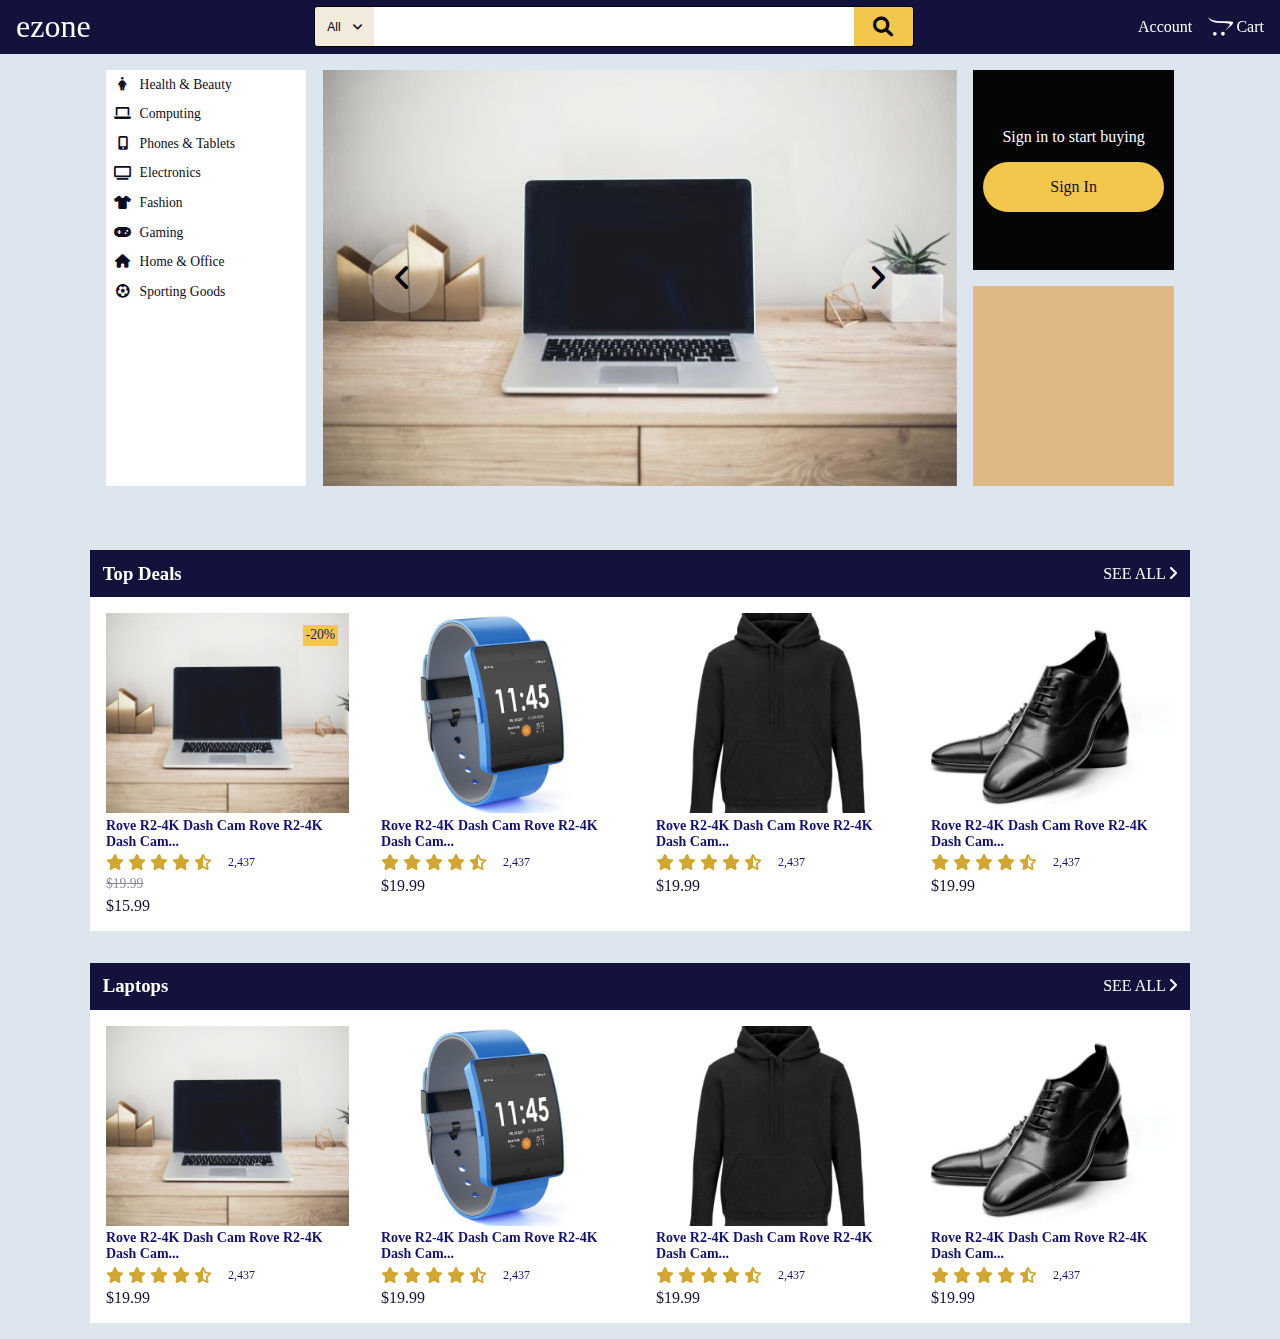
==== commit 1c8aed56: "hmm" ====
--- a/index.html
+++ b/index.html
@@ -72,8 +72,8 @@
             </ul>
         </nav>
         <div class="featured-box">
-            <button type="button" class="carousel-button" id="next-button"></button>
-            <button type="button" class="carousel-button" id="prev-button"></button>
+            <button type="button" class="carousel-button" id="next-button"><i class="fa fa-angle-right flex centered"></i></button>
+            <button type="button" class="carousel-button" id="prev-button"><i class="fa fa-angle-left flex centered"></i></button>
             <div class="featured-image-container" id="featured-image-first">
                 <img src="./L1.jpg" class="featured-image" alt="">
             </div>
@@ -291,5 +291,6 @@
     <script src="js/nav.js"></script>
     <script src="js/nav-toggle.js"></script>
     <script src="js/carousel.js"></script>
+    <script src="js/reviews.js"></script>
 </body>
 </html>--- a/css/style.css
+++ b/css/style.css
@@ -265,20 +265,27 @@
 } */
 
 .carousel-button {
+    font-size: 30px;
     position: absolute;
-    top: 50%;
+    top: 0;
+    bottom: 0;
     z-index: 1;
-    background-color: aqua;
-    padding: 3em;
-    transform: translateY(-50%);
+    padding: 1.5em;
+    /* background-color: red; */
     cursor: pointer;
 }
+.carousel-button i {
+    width: 70px;
+    border-radius: 50%;
+    background-color: rgba(255,255,255,.2);
+    aspect-ratio: 1;
+}
 
 #prev-button {
-    left: 2em;
+    left: 0;
 }
 #next-button {
-    right: 2em;
+    right: 0;
 }
 @media screen and (min-width: 750px) {
     header {
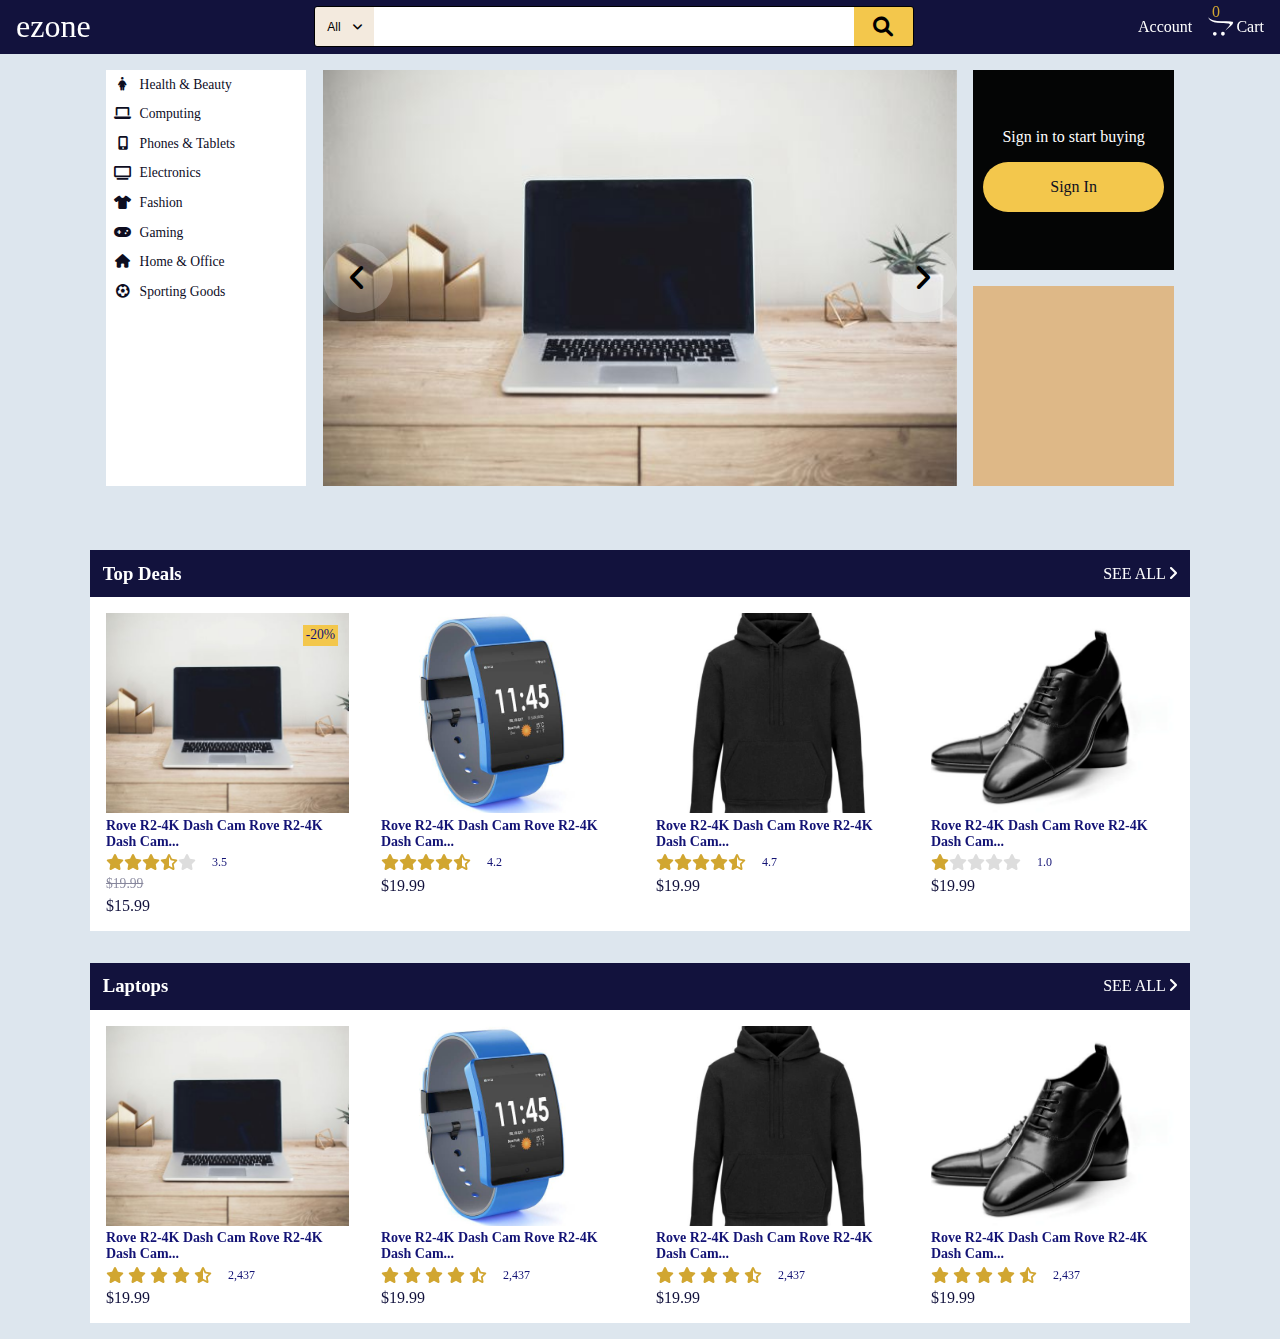
==== commit d436e416: "latest" ====
--- a/index.html
+++ b/index.html
@@ -29,10 +29,11 @@
 
         <div class="link-group flex centered">
             <a href="#">Account</a>
-            <a id= "cart" class="icon flex centered" style="--gap: .2em;" href="#">
+            <a id= "cart" class="icon flex centered" style="--gap: .2em;" href="cart.html">
                 <i class="fa fa-shopping-cart fa-opencart" style="font-size: 20px;"></i>
                 Cart
             </a>
+            <span class="number-of-item-in-cart">0</span>
         </div>
 
     </div>
@@ -103,20 +104,20 @@
                 <a href="#" class="item-card discounted">
                     <p class="dicount-percentage">-20%</p>
                     <div class="image" style="height: 200px; background-color: grey;">
-                        <img src="/L1.jpg" alt="">
-                    </div>
-                    <div class="info">
-                        <h3 class="product-name">Rove R2-4K Dash Cam Rove R2-4K Dash Cam...</h3>
-                        <div class="rating">
-                            <div class="rating flex align-center">
-                                <div class="star">
-                                    <i class="fa fa-star"></i>
-                                    <i class="fa fa-star"></i>
-                                    <i class="fa fa-star"></i>
-                                    <i class="fa fa-star"></i>
-                                    <i class="fa fa-star-half-o" aria-hidden="true"></i>
-                                </div>
-                                <span class="num-reviews">2,437</span>
+                        <img src="./L1.jpg" alt="">
+                    </div>
+                    <div class="info">
+                        <h3 class="product-name">Rove R2-4K Dash Cam Rove R2-4K Dash Cam...</h3>
+                        <div class="rating">
+                            <div class="rating flex align-center">
+                                <div class="star">
+                                    <i class="fa fa-star"></i>
+                                    <i class="fa fa-star"></i>
+                                    <i class="fa fa-star"></i>
+                                    <i class="fa fa-star"></i>
+                                    <i class="fa fa-star-half-o" aria-hidden="true"></i>
+                                </div>
+                                <span class="num-reviews">3.5</span>
                             </div>
                             <p class="price original-price">$19.99</p>
                             <p class="price discounted-price">$15.99</p>
@@ -125,62 +126,62 @@
                 </a>
                 <a href="#" class="item-card">
                     <div class="image" style="height: 200px; background-color: grey;">
-                        <img src="/w2.jpg" alt="">
-                    </div>
-                    <div class="info">
-                        <h3 class="product-name">Rove R2-4K Dash Cam Rove R2-4K Dash Cam...</h3>
-                        <div class="rating">
-                            <div class="rating flex align-center">
-                                <div class="star">
-                                    <i class="fa fa-star"></i>
-                                    <i class="fa fa-star"></i>
-                                    <i class="fa fa-star"></i>
-                                    <i class="fa fa-star"></i>
-                                    <i class="fa fa-star-half-o" aria-hidden="true"></i>
-                                </div>
-                                <span class="num-reviews">2,437</span>
-                            </div>
-                            <p class="price">$19.99</p>
-                        </div>
-                    </div>
-                </a>
-                <a href="#" class="item-card">
-                    <div class="image" style="height: 200px; background-color: grey;">
-                        <img src="/s1.jpg" alt="">
-                    </div>
-                    <div class="info">
-                        <h3 class="product-name">Rove R2-4K Dash Cam Rove R2-4K Dash Cam...</h3>
-                        <div class="rating">
-                            <div class="rating flex align-center">
-                                <div class="star">
-                                    <i class="fa fa-star"></i>
-                                    <i class="fa fa-star"></i>
-                                    <i class="fa fa-star"></i>
-                                    <i class="fa fa-star"></i>
-                                    <i class="fa fa-star-half-o" aria-hidden="true"></i>
-                                </div>
-                                <span class="num-reviews">2,437</span>
-                            </div>
-                            <p class="price">$19.99</p>
-                        </div>
-                    </div>
-                </a>
-                <a href="#" class="item-card">
-                    <div class="image" style="height: 200px; background-color: grey;">
-                        <img src="/sh2.jpg" alt="">
-                    </div>
-                    <div class="info">
-                        <h3 class="product-name">Rove R2-4K Dash Cam Rove R2-4K Dash Cam...</h3>
-                        <div class="rating">
-                            <div class="rating flex align-center">
-                                <div class="star">
-                                    <i class="fa fa-star"></i>
-                                    <i class="fa fa-star"></i>
-                                    <i class="fa fa-star"></i>
-                                    <i class="fa fa-star"></i>
-                                    <i class="fa fa-star-half-o" aria-hidden="true"></i>
-                                </div>
-                                <span class="num-reviews">2,437</span>
+                        <img src="./w2.jpg" alt="">
+                    </div>
+                    <div class="info">
+                        <h3 class="product-name">Rove R2-4K Dash Cam Rove R2-4K Dash Cam...</h3>
+                        <div class="rating">
+                            <div class="rating flex align-center">
+                                <div class="star">
+                                    <i class="fa fa-star"></i>
+                                    <i class="fa fa-star"></i>
+                                    <i class="fa fa-star"></i>
+                                    <i class="fa fa-star"></i>
+                                    <i class="fa fa-star-half-o" aria-hidden="true"></i>
+                                </div>
+                                <span class="num-reviews">4.2</span>
+                            </div>
+                            <p class="price">$19.99</p>
+                        </div>
+                    </div>
+                </a>
+                <a href="#" class="item-card">
+                    <div class="image" style="height: 200px; background-color: grey;">
+                        <img src="./s1.jpg" alt="">
+                    </div>
+                    <div class="info">
+                        <h3 class="product-name">Rove R2-4K Dash Cam Rove R2-4K Dash Cam...</h3>
+                        <div class="rating">
+                            <div class="rating flex align-center">
+                                <div class="star">
+                                    <i class="fa fa-star"></i>
+                                    <i class="fa fa-star"></i>
+                                    <i class="fa fa-star"></i>
+                                    <i class="fa fa-star"></i>
+                                    <i class="fa fa-star-half-o" aria-hidden="true"></i>
+                                </div>
+                                <span class="num-reviews">4.7</span>
+                            </div>
+                            <p class="price">$19.99</p>
+                        </div>
+                    </div>
+                </a>
+                <a href="#" class="item-card">
+                    <div class="image" style="height: 200px; background-color: grey;">
+                        <img src="./sh2.jpg" alt="">
+                    </div>
+                    <div class="info">
+                        <h3 class="product-name">Rove R2-4K Dash Cam Rove R2-4K Dash Cam...</h3>
+                        <div class="rating">
+                            <div class="rating flex align-center">
+                                <div class="star">
+                                    <i class="fa fa-star"></i>
+                                    <i class="fa fa-star"></i>
+                                    <i class="fa fa-star"></i>
+                                    <i class="fa fa-star"></i>
+                                    <i class="fa fa-star-half-o" aria-hidden="true"></i>
+                                </div>
+                                <span class="num-reviews">1.0</span>
                             </div>
                             <p class="price">$19.99</p>
                         </div>
@@ -199,70 +200,70 @@
             <div class="items-card-container">
                 <a href="#" class="item-card">
                     <div class="image" style="height: 200px; background-color: grey;">
-                        <img src="/L1.jpg" alt="">
-                    </div>
-                    <div class="info">
-                        <h3 class="product-name">Rove R2-4K Dash Cam Rove R2-4K Dash Cam...</h3>
-                        <div class="rating">
-                            <div class="rating flex align-center">
-                                <div class="star">
-                                    <i class="fa fa-star"></i>
-                                    <i class="fa fa-star"></i>
-                                    <i class="fa fa-star"></i>
-                                    <i class="fa fa-star"></i>
-                                    <i class="fa fa-star-half-o" aria-hidden="true"></i>
-                                </div>
-                                <span class="num-reviews">2,437</span>
-                            </div>
-                            <p class="price">$19.99</p>
-                        </div>
-                    </div>
-                </a>
-                <a href="#" class="item-card">
-                    <div class="image" style="height: 200px; background-color: grey;">
-                        <img src="/w2.jpg" alt="">
-                    </div>
-                    <div class="info">
-                        <h3 class="product-name">Rove R2-4K Dash Cam Rove R2-4K Dash Cam...</h3>
-                        <div class="rating">
-                            <div class="rating flex align-center">
-                                <div class="star">
-                                    <i class="fa fa-star"></i>
-                                    <i class="fa fa-star"></i>
-                                    <i class="fa fa-star"></i>
-                                    <i class="fa fa-star"></i>
-                                    <i class="fa fa-star-half-o" aria-hidden="true"></i>
-                                </div>
-                                <span class="num-reviews">2,437</span>
-                            </div>
-                            <p class="price">$19.99</p>
-                        </div>
-                    </div>
-                </a>
-                <a href="#" class="item-card">
-                    <div class="image" style="height: 200px; background-color: grey;">
-                        <img src="/s1.jpg" alt="">
-                    </div>
-                    <div class="info">
-                        <h3 class="product-name">Rove R2-4K Dash Cam Rove R2-4K Dash Cam...</h3>
-                        <div class="rating">
-                            <div class="rating flex align-center">
-                                <div class="star">
-                                    <i class="fa fa-star"></i>
-                                    <i class="fa fa-star"></i>
-                                    <i class="fa fa-star"></i>
-                                    <i class="fa fa-star"></i>
-                                    <i class="fa fa-star-half-o" aria-hidden="true"></i>
-                                </div>
-                                <span class="num-reviews">2,437</span>
-                            </div>
-                            <p class="price">$19.99</p>
-                        </div>
-                    </div>
-                </a>
-                <a href="#" class="item-card">
-                    <div class="image" style="height: 200px; background-color: grey;">
-                        <img src="/sh2.jpg" alt="">
+                        <img src="./L1.jpg" alt="">
+                    </div>
+                    <div class="info">
+                        <h3 class="product-name">Rove R2-4K Dash Cam Rove R2-4K Dash Cam...</h3>
+                        <div class="rating">
+                            <div class="rating flex align-center">
+                                <div class="star">
+                                    <i class="fa fa-star"></i>
+                                    <i class="fa fa-star"></i>
+                                    <i class="fa fa-star"></i>
+                                    <i class="fa fa-star"></i>
+                                    <i class="fa fa-star-half-o" aria-hidden="true"></i>
+                                </div>
+                                <span class="num-reviews">2,437</span>
+                            </div>
+                            <p class="price">$19.99</p>
+                        </div>
+                    </div>
+                </a>
+                <a href="#" class="item-card">
+                    <div class="image" style="height: 200px; background-color: grey;">
+                        <img src="./w2.jpg" alt="">
+                    </div>
+                    <div class="info">
+                        <h3 class="product-name">Rove R2-4K Dash Cam Rove R2-4K Dash Cam...</h3>
+                        <div class="rating">
+                            <div class="rating flex align-center">
+                                <div class="star">
+                                    <i class="fa fa-star"></i>
+                                    <i class="fa fa-star"></i>
+                                    <i class="fa fa-star"></i>
+                                    <i class="fa fa-star"></i>
+                                    <i class="fa fa-star-half-o" aria-hidden="true"></i>
+                                </div>
+                                <span class="num-reviews">2,437</span>
+                            </div>
+                            <p class="price">$19.99</p>
+                        </div>
+                    </div>
+                </a>
+                <a href="#" class="item-card">
+                    <div class="image" style="height: 200px; background-color: grey;">
+                        <img src="./s1.jpg" alt="">
+                    </div>
+                    <div class="info">
+                        <h3 class="product-name">Rove R2-4K Dash Cam Rove R2-4K Dash Cam...</h3>
+                        <div class="rating">
+                            <div class="rating flex align-center">
+                                <div class="star">
+                                    <i class="fa fa-star"></i>
+                                    <i class="fa fa-star"></i>
+                                    <i class="fa fa-star"></i>
+                                    <i class="fa fa-star"></i>
+                                    <i class="fa fa-star-half-o" aria-hidden="true"></i>
+                                </div>
+                                <span class="num-reviews">2,437</span>
+                            </div>
+                            <p class="price">$19.99</p>
+                        </div>
+                    </div>
+                </a>
+                <a href="#" class="item-card">
+                    <div class="image" style="height: 200px; background-color: grey;">
+                        <img src="./sh2.jpg" alt="">
                     </div>
                     <div class="info">
                         <h3 class="product-name">Rove R2-4K Dash Cam Rove R2-4K Dash Cam...</h3>
--- a/css/style.css
+++ b/css/style.css
@@ -105,6 +105,12 @@
     padding: .4em 1em;
     justify-content: space-between;
     z-index: 100;
+}
+.number-of-item-in-cart {
+    color: var(--color-star);
+    position: absolute;
+    right: 60px;
+    top: 3px;
 }
 .logo {
     font-size: 2rem;
@@ -270,7 +276,7 @@
     top: 0;
     bottom: 0;
     z-index: 1;
-    padding: 1.5em;
+    /* padding: 1.5em 1em 1.5em 0; */
     /* background-color: red; */
     cursor: pointer;
 }
@@ -474,6 +480,10 @@
     letter-spacing: 0;
     color: var(--color-star);
 }
+.item-card .fa-star-o {
+    letter-spacing: 0;
+    color: #ddd;
+}
 .item-card .price {
     color: var(--color-primary);
     margin-top: .3em;
@@ -483,6 +493,10 @@
     opacity: .5;
     text-decoration: line-through;
 }
+.item-card .average-rating {
+    font-size: .75em;
+    display: none;
+}
 .item-card .num-reviews {
     font-size: .75em;
 }